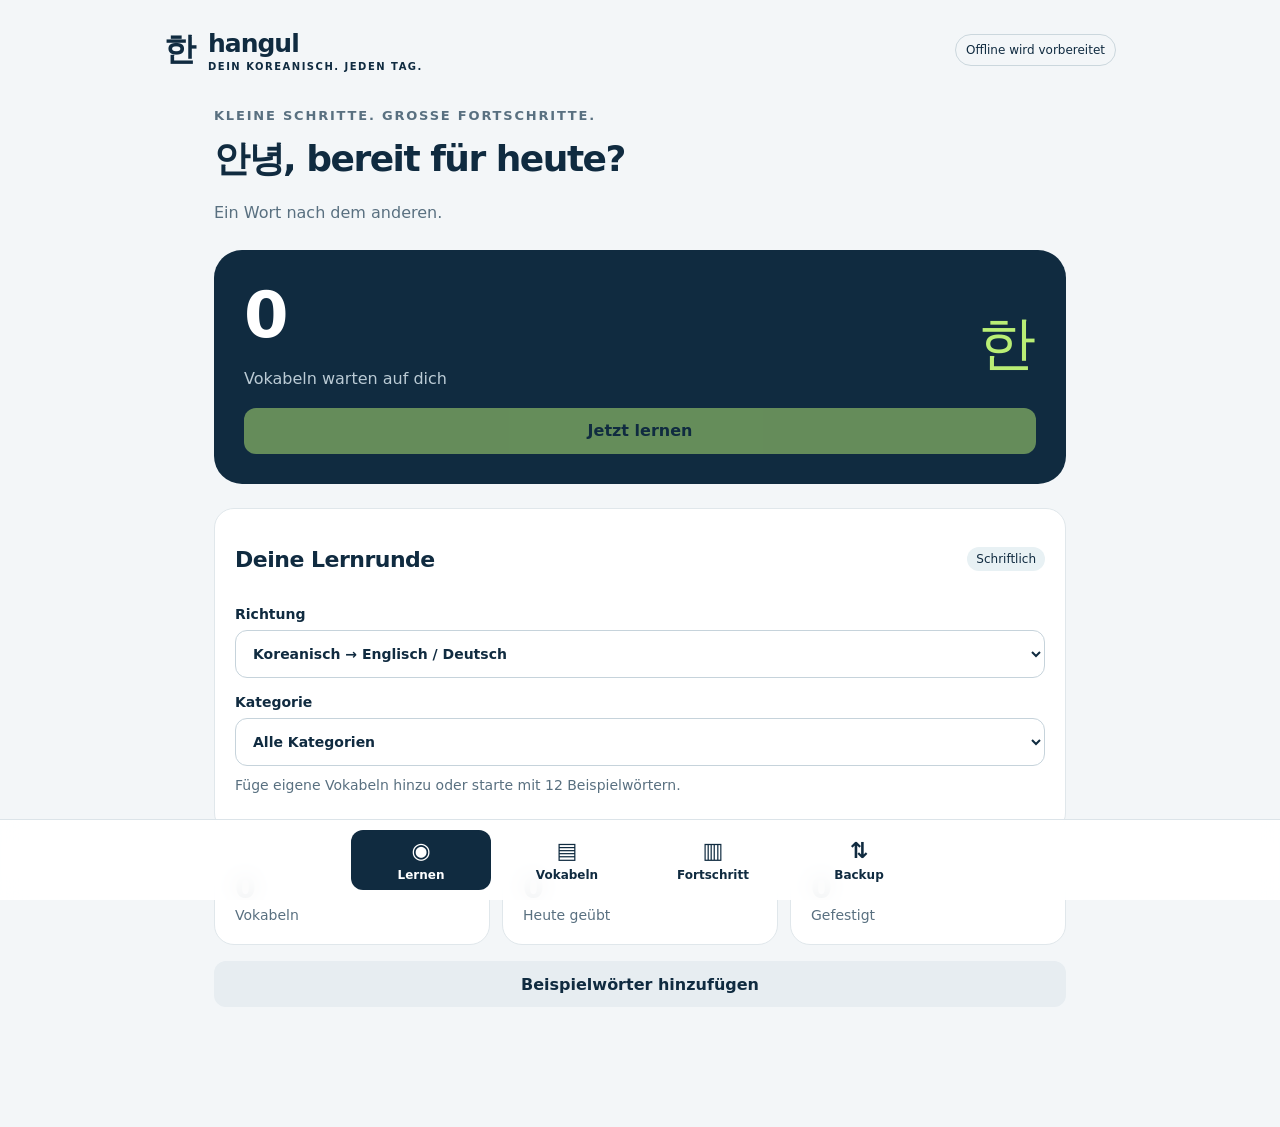
==== index.html @ 6bb457bd "Add files via upload" ====
<!doctype html>
<html lang="de"><head><meta charset="utf-8"><meta name="viewport" content="width=device-width,initial-scale=1,viewport-fit=cover"><meta name="theme-color" content="#102b40"><meta name="apple-mobile-web-app-capable" content="yes"><meta name="apple-mobile-web-app-title" content="Hangul"><meta name="description" content="Dein persönlicher Koreanisch-Trainer mit englischen und deutschen Bedeutungen. Lokal und offline."><title>Hangul · Dein Vokabeltrainer</title><link rel="manifest" href="manifest.webmanifest"><link rel="apple-touch-icon" href="icon-192.png"><link rel="icon" href="icon.svg"><link rel="stylesheet" href="style.css"><script type="module" src="app.js"></script></head>
<body><header><a class="brand" href="#">한 <span>hangul<small>DEIN KOREANISCH. JEDEN TAG.</small></span></a><span id="offline" class="badge">Offline wird vorbereitet</span></header><main id="main"></main><nav aria-label="Hauptnavigation"><button data-view="learn">◉<span>Lernen</span></button><button data-view="words">▤<span>Vokabeln</span></button><button data-view="stats">▥<span>Fortschritt</span></button><button data-view="backup">⇅<span>Backup</span></button></nav><dialog id="editor"><form id="wordform"><div class="row"><h2 id="editTitle">Neue Vokabel</h2><button type="button" id="close" class="quiet" aria-label="Schließen">✕</button></div><input type="hidden" name="id"><label>Koreanisch<input name="ko" required maxlength="300" placeholder="안녕하세요" lang="ko"></label><label>Englisch<input name="en" maxlength="300" placeholder="Hello; Hi" lang="en"></label><label>Deutsch<input name="de" maxlength="300" placeholder="Hallo; Guten Tag" lang="de"></label><p class="hint">Englisch, Deutsch oder beides eintragen. Beide Sprachen zählen bei der Abfrage als richtig. Mehrere Bedeutungen mit Semikolon trennen.</p><label>Umschrift (optional)<input name="roman" maxlength="300" placeholder="annyeonghaseyo"></label><label>Beispielsatz (optional)<textarea name="example" maxlength="1000"></textarea></label><label>Kategorie<input name="category" maxlength="100" list="categories" placeholder="Alltag"></label><datalist id="categories"></datalist><button class="primary" type="submit">Vokabel speichern</button></form></dialog><div id="toast" role="status" aria-live="polite"></div></body></html>
---- style.css ----
:root{font-family:system-ui,-apple-system,BlinkMacSystemFont,'Segoe UI',sans-serif;color:#102b40;background:#f3f6f8;font-size:16px;--accent:#b9ee75;--muted:#597080}*{box-sizing:border-box}body{margin:0}header{max-width:1000px;margin:auto;display:flex;align-items:center;justify-content:space-between;padding:28px 24px 20px;gap:12px}.brand{display:flex;gap:12px;align-items:center;text-decoration:none;color:inherit;font-size:32px;font-weight:750}.brand>span{font-size:25px;letter-spacing:-1px}.brand small{display:block;font-size:10px;letter-spacing:1.5px;margin-top:3px}.badge{font-size:12px;padding:8px 10px;border:1px solid #cbd7dd;border-radius:30px}main{max-width:900px;margin:auto;padding:16px 24px 120px}h1{font-size:36px;letter-spacing:-1.5px;margin:12px 0}h2{font-size:22px;letter-spacing:-.5px}p{line-height:1.6}.eyebrow{font-size:13px;letter-spacing:1.8px;font-weight:700;color:var(--muted)}.muted,.hint{color:var(--muted)}.hint{font-size:14px;margin:6px 0 16px}.hero{background:#102b40;color:white;border-radius:28px;padding:30px;margin:24px 0}.hero .muted{color:#bbcbd5}.hero .big{font-size:64px;font-weight:700;line-height:1.1}.row{display:flex;align-items:center;justify-content:space-between;gap:12px;flex-wrap:wrap}.grid{display:grid;grid-template-columns:repeat(3,1fr);gap:12px}.card{background:white;border:1px solid #e0e7eb;border-radius:20px;padding:20px;margin-bottom:16px}.number{font-size:30px;font-weight:750;display:block}.card small{font-size:14px;color:var(--muted)}button,input,select,textarea{font:inherit}button{cursor:pointer;border:0;border-radius:12px;padding:13px 18px;background:#e7edf1;color:#102b40;font-weight:650;min-height:46px}button:disabled{opacity:.5;cursor:default}.primary{background:var(--accent);color:#102b40}.quiet{background:transparent;padding:10px}.danger{color:#a32b39;background:#fff0f0}input,select,textarea{width:100%;border:1px solid #c6d3db;border-radius:12px;padding:13px;background:white;color:#102b40;min-height:48px}label{display:block;font-size:14px;font-weight:650;margin:16px 0 8px}label input,label textarea,label select{display:block;margin-top:8px}textarea{min-height:85px}nav{position:fixed;bottom:0;left:0;right:0;background:#ffffffed;backdrop-filter:blur(12px);border-top:1px solid #dce4e9;display:flex;justify-content:center;padding:10px 12px calc(10px + env(safe-area-inset-bottom));gap:6px;z-index:5}nav button{background:transparent;min-width:70px;width:140px;font-size:22px;padding:8px}nav span{display:block;font-size:12px;margin-top:5px}nav .active{background:#102b40;color:white}.word{display:flex;justify-content:space-between;gap:12px}.word strong{font-size:24px}.word p{margin:6px 0}.chip{background:#e8f1f4;border-radius:20px;padding:5px 9px;font-size:12px;display:inline-block}.actions{display:flex;gap:4px;align-items:start}.filters{display:grid;grid-template-columns:2fr 1fr;gap:10px;margin:20px 0}.question{text-align:center;font-size:40px;overflow-wrap:anywhere;margin:25px 0}.feedback{padding:18px;border-radius:14px;background:#e7f6d5;margin:16px 0}.feedback.wrong{background:#fff0e8}dialog{border:0;border-radius:24px;max-width:500px;width:calc(100% - 24px);max-height:90dvh;padding:24px}dialog::backdrop{background:#102b4088}#toast{position:fixed;bottom:110px;left:50%;transform:translateX(-50%);background:#102b40;color:white;padding:12px 18px;border-radius:12px;z-index:20;display:none;max-width:90%;width:max-content}.bar{height:12px;background:#e8eef2;border-radius:20px;overflow:hidden}.bar>div{height:100%;background:#72b945}.chart{display:flex;align-items:end;gap:10px;height:130px}.day{flex:1;text-align:center;font-size:12px}.day i{display:block;background:#102b40;border-radius:6px 6px 0 0;min-height:3px;margin:5px auto;width:70%}.empty{padding:30px;text-align:center}.full{width:100%}a{color:#245e83}button:focus-visible,a:focus-visible{outline:3px solid #5085ff;outline-offset:3px}@media(max-width:540px){header{padding:20px 20px 12px}.brand small{font-size:8px}.badge{font-size:11px}main{padding:12px 20px 120px}h1{font-size:32px}.hero{padding:24px}.grid{gap:8px}.grid .card{padding:15px 10px}.number{font-size:26px}.filters{grid-template-columns:1fr}.word{flex-direction:column}.actions{justify-content:end}.question{font-size:34px}}
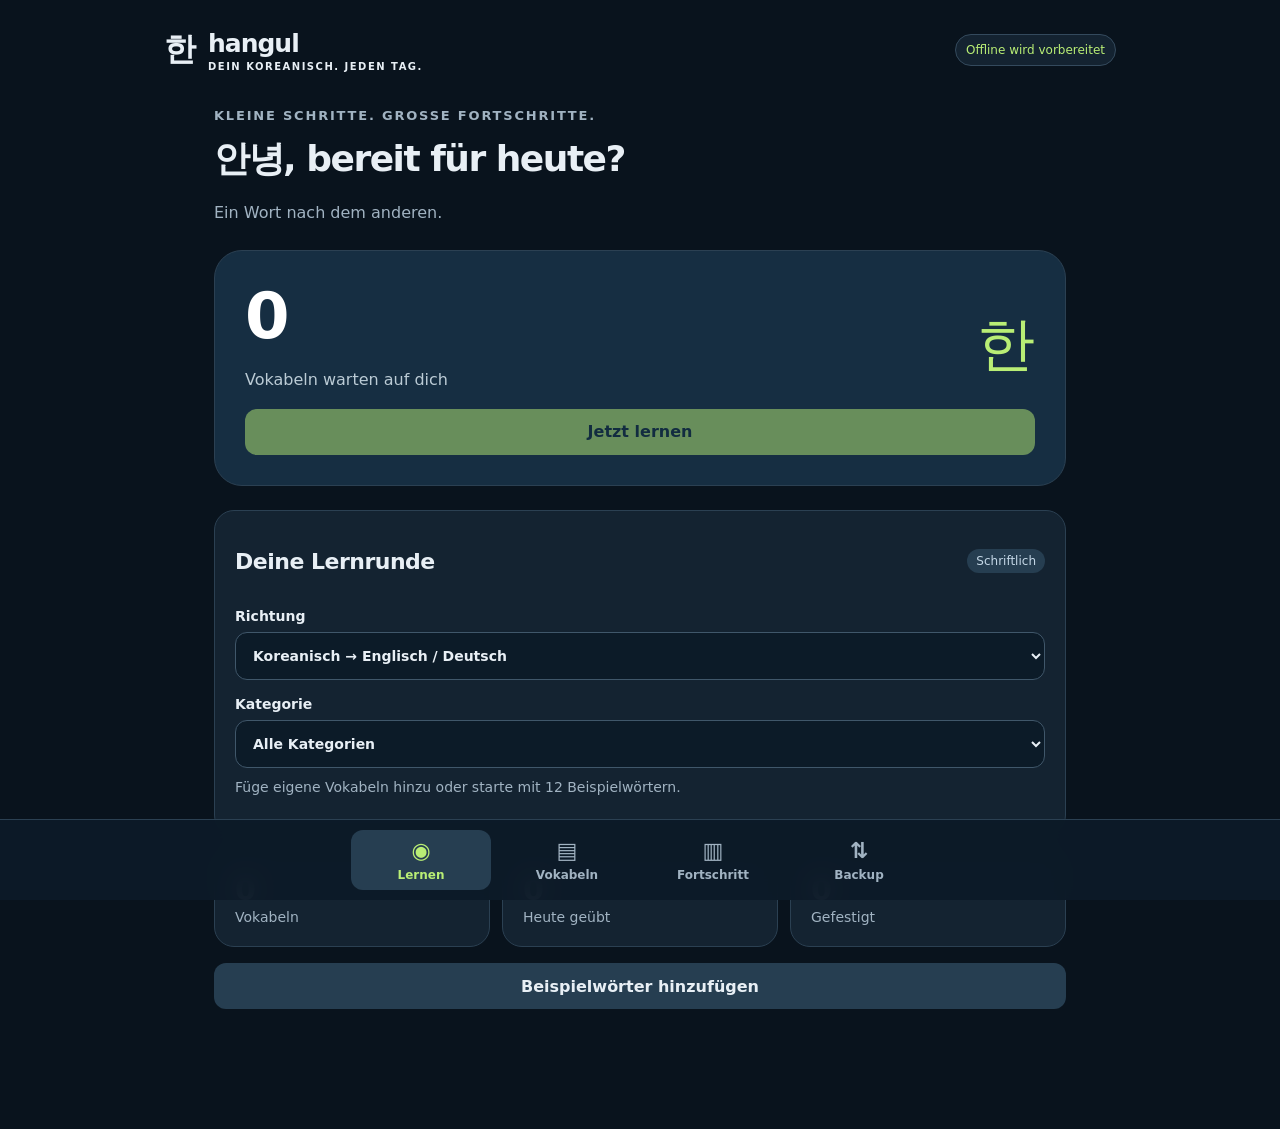
==== commit 24785b68: "Add files via upload" ====
--- a/index.html
+++ b/index.html
@@ -1,3 +1,3 @@
 <!doctype html>
-<html lang="de"><head><meta charset="utf-8"><meta name="viewport" content="width=device-width,initial-scale=1,viewport-fit=cover"><meta name="theme-color" content="#102b40"><meta name="apple-mobile-web-app-capable" content="yes"><meta name="apple-mobile-web-app-title" content="Hangul"><meta name="description" content="Dein persönlicher Koreanisch-Trainer mit englischen und deutschen Bedeutungen. Lokal und offline."><title>Hangul · Dein Vokabeltrainer</title><link rel="manifest" href="manifest.webmanifest"><link rel="apple-touch-icon" href="icon-192.png"><link rel="icon" href="icon.svg"><link rel="stylesheet" href="style.css"><script type="module" src="app.js"></script></head>
+<html lang="de"><head><meta charset="utf-8"><meta name="viewport" content="width=device-width,initial-scale=1,viewport-fit=cover"><meta name="theme-color" content="#09131d"><meta name="apple-mobile-web-app-capable" content="yes"><meta name="apple-mobile-web-app-title" content="Hangul"><meta name="description" content="Dein persönlicher Koreanisch-Trainer mit englischen und deutschen Bedeutungen. Lokal und offline."><title>Hangul · Dein Vokabeltrainer</title><link rel="manifest" href="manifest.webmanifest"><link rel="apple-touch-icon" href="icon-192.png"><link rel="icon" href="icon.svg"><link rel="stylesheet" href="style.css"><script type="module" src="app.js"></script></head>
 <body><header><a class="brand" href="#">한 <span>hangul<small>DEIN KOREANISCH. JEDEN TAG.</small></span></a><span id="offline" class="badge">Offline wird vorbereitet</span></header><main id="main"></main><nav aria-label="Hauptnavigation"><button data-view="learn">◉<span>Lernen</span></button><button data-view="words">▤<span>Vokabeln</span></button><button data-view="stats">▥<span>Fortschritt</span></button><button data-view="backup">⇅<span>Backup</span></button></nav><dialog id="editor"><form id="wordform"><div class="row"><h2 id="editTitle">Neue Vokabel</h2><button type="button" id="close" class="quiet" aria-label="Schließen">✕</button></div><input type="hidden" name="id"><label>Koreanisch<input name="ko" required maxlength="300" placeholder="안녕하세요" lang="ko"></label><label>Englisch<input name="en" maxlength="300" placeholder="Hello; Hi" lang="en"></label><label>Deutsch<input name="de" maxlength="300" placeholder="Hallo; Guten Tag" lang="de"></label><p class="hint">Englisch, Deutsch oder beides eintragen. Beide Sprachen zählen bei der Abfrage als richtig. Mehrere Bedeutungen mit Semikolon trennen.</p><label>Umschrift (optional)<input name="roman" maxlength="300" placeholder="annyeonghaseyo"></label><label>Beispielsatz (optional)<textarea name="example" maxlength="1000"></textarea></label><label>Kategorie<input name="category" maxlength="100" list="categories" placeholder="Alltag"></label><datalist id="categories"></datalist><button class="primary" type="submit">Vokabel speichern</button></form></dialog><div id="toast" role="status" aria-live="polite"></div></body></html>
--- a/style.css
+++ b/style.css
@@ -1 +1,25 @@
 :root{font-family:system-ui,-apple-system,BlinkMacSystemFont,'Segoe UI',sans-serif;color:#102b40;background:#f3f6f8;font-size:16px;--accent:#b9ee75;--muted:#597080}*{box-sizing:border-box}body{margin:0}header{max-width:1000px;margin:auto;display:flex;align-items:center;justify-content:space-between;padding:28px 24px 20px;gap:12px}.brand{display:flex;gap:12px;align-items:center;text-decoration:none;color:inherit;font-size:32px;font-weight:750}.brand>span{font-size:25px;letter-spacing:-1px}.brand small{display:block;font-size:10px;letter-spacing:1.5px;margin-top:3px}.badge{font-size:12px;padding:8px 10px;border:1px solid #cbd7dd;border-radius:30px}main{max-width:900px;margin:auto;padding:16px 24px 120px}h1{font-size:36px;letter-spacing:-1.5px;margin:12px 0}h2{font-size:22px;letter-spacing:-.5px}p{line-height:1.6}.eyebrow{font-size:13px;letter-spacing:1.8px;font-weight:700;color:var(--muted)}.muted,.hint{color:var(--muted)}.hint{font-size:14px;margin:6px 0 16px}.hero{background:#102b40;color:white;border-radius:28px;padding:30px;margin:24px 0}.hero .muted{color:#bbcbd5}.hero .big{font-size:64px;font-weight:700;line-height:1.1}.row{display:flex;align-items:center;justify-content:space-between;gap:12px;flex-wrap:wrap}.grid{display:grid;grid-template-columns:repeat(3,1fr);gap:12px}.card{background:white;border:1px solid #e0e7eb;border-radius:20px;padding:20px;margin-bottom:16px}.number{font-size:30px;font-weight:750;display:block}.card small{font-size:14px;color:var(--muted)}button,input,select,textarea{font:inherit}button{cursor:pointer;border:0;border-radius:12px;padding:13px 18px;background:#e7edf1;color:#102b40;font-weight:650;min-height:46px}button:disabled{opacity:.5;cursor:default}.primary{background:var(--accent);color:#102b40}.quiet{background:transparent;padding:10px}.danger{color:#a32b39;background:#fff0f0}input,select,textarea{width:100%;border:1px solid #c6d3db;border-radius:12px;padding:13px;background:white;color:#102b40;min-height:48px}label{display:block;font-size:14px;font-weight:650;margin:16px 0 8px}label input,label textarea,label select{display:block;margin-top:8px}textarea{min-height:85px}nav{position:fixed;bottom:0;left:0;right:0;background:#ffffffed;backdrop-filter:blur(12px);border-top:1px solid #dce4e9;display:flex;justify-content:center;padding:10px 12px calc(10px + env(safe-area-inset-bottom));gap:6px;z-index:5}nav button{background:transparent;min-width:70px;width:140px;font-size:22px;padding:8px}nav span{display:block;font-size:12px;margin-top:5px}nav .active{background:#102b40;color:white}.word{display:flex;justify-content:space-between;gap:12px}.word strong{font-size:24px}.word p{margin:6px 0}.chip{background:#e8f1f4;border-radius:20px;padding:5px 9px;font-size:12px;display:inline-block}.actions{display:flex;gap:4px;align-items:start}.filters{display:grid;grid-template-columns:2fr 1fr;gap:10px;margin:20px 0}.question{text-align:center;font-size:40px;overflow-wrap:anywhere;margin:25px 0}.feedback{padding:18px;border-radius:14px;background:#e7f6d5;margin:16px 0}.feedback.wrong{background:#fff0e8}dialog{border:0;border-radius:24px;max-width:500px;width:calc(100% - 24px);max-height:90dvh;padding:24px}dialog::backdrop{background:#102b4088}#toast{position:fixed;bottom:110px;left:50%;transform:translateX(-50%);background:#102b40;color:white;padding:12px 18px;border-radius:12px;z-index:20;display:none;max-width:90%;width:max-content}.bar{height:12px;background:#e8eef2;border-radius:20px;overflow:hidden}.bar>div{height:100%;background:#72b945}.chart{display:flex;align-items:end;gap:10px;height:130px}.day{flex:1;text-align:center;font-size:12px}.day i{display:block;background:#102b40;border-radius:6px 6px 0 0;min-height:3px;margin:5px auto;width:70%}.empty{padding:30px;text-align:center}.full{width:100%}a{color:#245e83}button:focus-visible,a:focus-visible{outline:3px solid #5085ff;outline-offset:3px}@media(max-width:540px){header{padding:20px 20px 12px}.brand small{font-size:8px}.badge{font-size:11px}main{padding:12px 20px 120px}h1{font-size:32px}.hero{padding:24px}.grid{gap:8px}.grid .card{padding:15px 10px}.number{font-size:26px}.filters{grid-template-columns:1fr}.word{flex-direction:column}.actions{justify-content:end}.question{font-size:34px}}
+:root{color-scheme:dark;color:#e8eff5;background:#09131d;--muted:#a1b3c2;--nav-height:90px}
+body{background:#09131d;color:#e8eff5}
+.badge{border-color:#344a5d;color:#b9ee75;background:#142331}
+.card,dialog{background:#142331;border-color:#2b4052;color:#e8eff5}
+.hero{background:#162e42;border:1px solid #2b4052}
+button{background:#263e51;color:#e8eff5}
+.primary{background:#b9ee75;color:#102b40}
+.quiet{background:transparent;color:#e8eff5}
+.danger{background:#40252b;color:#ffb3ba}
+input,select,textarea{background:#0c1b28;color:#e8eff5;border-color:#40576a}
+input::placeholder,textarea::placeholder{color:#91a7b8;opacity:1}
+nav{background:#0d1b28f5;border-color:#2b4052}
+nav button{background:transparent;color:#a1b3c2}
+nav .active{background:#263e51;color:#b9ee75}
+.chip{background:#263e51;color:#c5d8e7}
+.feedback{background:#18382a;border:1px solid #3f7052;color:#e1f5e5}
+.feedback.wrong{background:#40252b;border-color:#81515b;color:#ffe0e4}
+.feedback p{overflow-wrap:anywhere}
+dialog::backdrop{background:#000a}
+#toast{background:#263e51;border:1px solid #40576a;color:#e8eff5;bottom:calc(var(--nav-height) + 90px)}
+.bar{background:#263e51}.day i{background:#b9ee75}a{color:#94cfff}
+main.learning{padding-bottom:calc(var(--nav-height) + 100px)}
+#next{position:fixed;z-index:6;left:50%;transform:translateX(-50%);bottom:calc(var(--nav-height) + 12px);width:calc(100% - 40px);max-width:852px;min-height:52px;box-shadow:0 0 0 10px #09131df5,0 -10px 30px #09131d;}
+[hidden]{display:none!important}
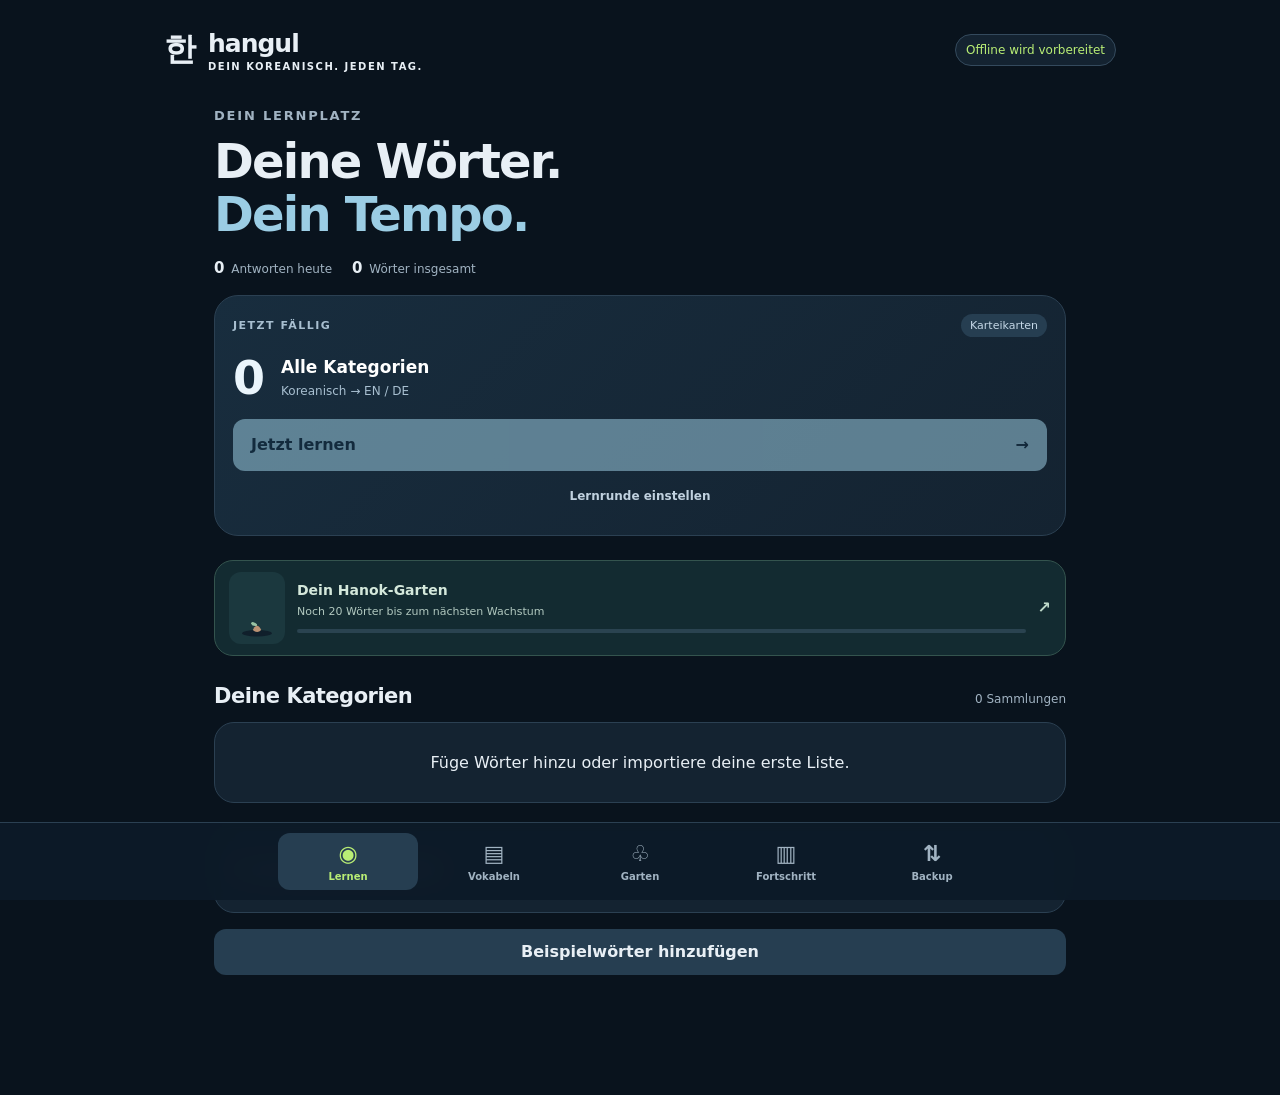
==== commit 0dfead24: "Add files via upload" ====
--- a/index.html
+++ b/index.html
@@ -1,3 +1,3 @@
 <!doctype html>
 <html lang="de"><head><meta charset="utf-8"><meta name="viewport" content="width=device-width,initial-scale=1,viewport-fit=cover"><meta name="theme-color" content="#09131d"><meta name="apple-mobile-web-app-capable" content="yes"><meta name="apple-mobile-web-app-title" content="Hangul"><meta name="description" content="Dein persönlicher Koreanisch-Trainer mit englischen und deutschen Bedeutungen. Lokal und offline."><title>Hangul · Dein Vokabeltrainer</title><link rel="manifest" href="manifest.webmanifest"><link rel="apple-touch-icon" href="icon-192.png"><link rel="icon" href="icon.svg"><link rel="stylesheet" href="style.css"><script type="module" src="app.js"></script></head>
-<body><header><a class="brand" href="#">한 <span>hangul<small>DEIN KOREANISCH. JEDEN TAG.</small></span></a><span id="offline" class="badge">Offline wird vorbereitet</span></header><main id="main"></main><nav aria-label="Hauptnavigation"><button data-view="learn">◉<span>Lernen</span></button><button data-view="words">▤<span>Vokabeln</span></button><button data-view="stats">▥<span>Fortschritt</span></button><button data-view="backup">⇅<span>Backup</span></button></nav><dialog id="editor"><form id="wordform"><div class="row"><h2 id="editTitle">Neue Vokabel</h2><button type="button" id="close" class="quiet" aria-label="Schließen">✕</button></div><input type="hidden" name="id"><label>Koreanisch<input name="ko" required maxlength="300" placeholder="안녕하세요" lang="ko"></label><label>Englisch<input name="en" maxlength="300" placeholder="Hello; Hi" lang="en"></label><label>Deutsch<input name="de" maxlength="300" placeholder="Hallo; Guten Tag" lang="de"></label><p class="hint">Englisch, Deutsch oder beides eintragen. Beide Sprachen zählen bei der Abfrage als richtig. Mehrere Bedeutungen mit Semikolon trennen.</p><label>Umschrift (optional)<input name="roman" maxlength="300" placeholder="annyeonghaseyo"></label><label>Beispielsatz (optional)<textarea name="example" maxlength="1000"></textarea></label><label>Kategorie<input name="category" maxlength="100" list="categories" placeholder="Alltag"></label><datalist id="categories"></datalist><button class="primary" type="submit">Vokabel speichern</button></form></dialog><div id="toast" role="status" aria-live="polite"></div></body></html>
+<body><header><a class="brand" href="#">한 <span>hangul<small>DEIN KOREANISCH. JEDEN TAG.</small></span></a><span id="offline" class="badge">Offline wird vorbereitet</span></header><main id="main"></main><nav aria-label="Hauptnavigation"><button data-view="learn">◉<span>Lernen</span></button><button data-view="words">▤<span>Vokabeln</span></button><button data-view="garden">♧<span>Garten</span></button><button data-view="stats">▥<span>Fortschritt</span></button><button data-view="backup">⇅<span>Backup</span></button></nav><dialog id="editor"><form id="wordform"><div class="row"><h2 id="editTitle">Neue Vokabel</h2><button type="button" id="close" class="quiet" aria-label="Schließen">✕</button></div><input type="hidden" name="id"><label>Koreanisch<input name="ko" required maxlength="300" placeholder="안녕하세요" lang="ko"></label><label>Englisch<input name="en" maxlength="300" placeholder="Hello; Hi" lang="en"></label><label>Deutsch<input name="de" maxlength="300" placeholder="Hallo; Guten Tag" lang="de"></label><p class="hint">Englisch, Deutsch oder beides eintragen. Beide Sprachen zählen bei der Abfrage als richtig. Mehrere Bedeutungen mit Semikolon trennen.</p><label>Emoji (optional)<input name="emoji" maxlength="32" placeholder="🏠" aria-describedby="emojiHelp"></label><p id="emojiHelp" class="hint">Leer lassen: Bei bekannten Wörtern erscheint automatisch ein passendes Emoji, sobald du richtig antwortest.</p><label>Umschrift (optional)<input name="roman" maxlength="300" placeholder="annyeonghaseyo"></label><label>Aussprachehinweis (optional)<textarea name="pronunciation" maxlength="600" placeholder="Besonderheiten beim Sprechen"></textarea></label><label>Eselsbrücke (optional)<textarea name="mnemonic" maxlength="2000" placeholder="Ein Bild, das Klang und Bedeutung verbindet"></textarea></label><label>Beispielsatz (optional)<textarea name="example" maxlength="1000"></textarea></label><label>Kategorie<input name="category" maxlength="100" list="categories" placeholder="Alltag"></label><datalist id="categories"></datalist><button class="primary" type="submit">Vokabel speichern</button></form></dialog><div id="toast" role="status" aria-live="polite"></div></body></html>
--- a/style.css
+++ b/style.css
@@ -1,3 +1,6 @@
+/* HANGUL_PROGRESS_V21 */
+/* HANGUL_DESIGN_V20 */
+/* HANGUL_NOZOOM_V19 */
 :root{font-family:system-ui,-apple-system,BlinkMacSystemFont,'Segoe UI',sans-serif;color:#102b40;background:#f3f6f8;font-size:16px;--accent:#b9ee75;--muted:#597080}*{box-sizing:border-box}body{margin:0}header{max-width:1000px;margin:auto;display:flex;align-items:center;justify-content:space-between;padding:28px 24px 20px;gap:12px}.brand{display:flex;gap:12px;align-items:center;text-decoration:none;color:inherit;font-size:32px;font-weight:750}.brand>span{font-size:25px;letter-spacing:-1px}.brand small{display:block;font-size:10px;letter-spacing:1.5px;margin-top:3px}.badge{font-size:12px;padding:8px 10px;border:1px solid #cbd7dd;border-radius:30px}main{max-width:900px;margin:auto;padding:16px 24px 120px}h1{font-size:36px;letter-spacing:-1.5px;margin:12px 0}h2{font-size:22px;letter-spacing:-.5px}p{line-height:1.6}.eyebrow{font-size:13px;letter-spacing:1.8px;font-weight:700;color:var(--muted)}.muted,.hint{color:var(--muted)}.hint{font-size:14px;margin:6px 0 16px}.hero{background:#102b40;color:white;border-radius:28px;padding:30px;margin:24px 0}.hero .muted{color:#bbcbd5}.hero .big{font-size:64px;font-weight:700;line-height:1.1}.row{display:flex;align-items:center;justify-content:space-between;gap:12px;flex-wrap:wrap}.grid{display:grid;grid-template-columns:repeat(3,1fr);gap:12px}.card{background:white;border:1px solid #e0e7eb;border-radius:20px;padding:20px;margin-bottom:16px}.number{font-size:30px;font-weight:750;display:block}.card small{font-size:14px;color:var(--muted)}button,input,select,textarea{font:inherit}button{cursor:pointer;border:0;border-radius:12px;padding:13px 18px;background:#e7edf1;color:#102b40;font-weight:650;min-height:46px}button:disabled{opacity:.5;cursor:default}.primary{background:var(--accent);color:#102b40}.quiet{background:transparent;padding:10px}.danger{color:#a32b39;background:#fff0f0}input,select,textarea{width:100%;border:1px solid #c6d3db;border-radius:12px;padding:13px;background:white;color:#102b40;min-height:48px}label{display:block;font-size:14px;font-weight:650;margin:16px 0 8px}label input,label textarea,label select{display:block;margin-top:8px}textarea{min-height:85px}nav{position:fixed;bottom:0;left:0;right:0;background:#ffffffed;backdrop-filter:blur(12px);border-top:1px solid #dce4e9;display:flex;justify-content:center;padding:10px 12px calc(10px + env(safe-area-inset-bottom));gap:6px;z-index:5}nav button{background:transparent;min-width:70px;width:140px;font-size:22px;padding:8px}nav span{display:block;font-size:12px;margin-top:5px}nav .active{background:#102b40;color:white}.word{display:flex;justify-content:space-between;gap:12px}.word strong{font-size:24px}.word p{margin:6px 0}.chip{background:#e8f1f4;border-radius:20px;padding:5px 9px;font-size:12px;display:inline-block}.actions{display:flex;gap:4px;align-items:start}.filters{display:grid;grid-template-columns:2fr 1fr;gap:10px;margin:20px 0}.question{text-align:center;font-size:40px;overflow-wrap:anywhere;margin:25px 0}.feedback{padding:18px;border-radius:14px;background:#e7f6d5;margin:16px 0}.feedback.wrong{background:#fff0e8}dialog{border:0;border-radius:24px;max-width:500px;width:calc(100% - 24px);max-height:90dvh;padding:24px}dialog::backdrop{background:#102b4088}#toast{position:fixed;bottom:110px;left:50%;transform:translateX(-50%);background:#102b40;color:white;padding:12px 18px;border-radius:12px;z-index:20;display:none;max-width:90%;width:max-content}.bar{height:12px;background:#e8eef2;border-radius:20px;overflow:hidden}.bar>div{height:100%;background:#72b945}.chart{display:flex;align-items:end;gap:10px;height:130px}.day{flex:1;text-align:center;font-size:12px}.day i{display:block;background:#102b40;border-radius:6px 6px 0 0;min-height:3px;margin:5px auto;width:70%}.empty{padding:30px;text-align:center}.full{width:100%}a{color:#245e83}button:focus-visible,a:focus-visible{outline:3px solid #5085ff;outline-offset:3px}@media(max-width:540px){header{padding:20px 20px 12px}.brand small{font-size:8px}.badge{font-size:11px}main{padding:12px 20px 120px}h1{font-size:32px}.hero{padding:24px}.grid{gap:8px}.grid .card{padding:15px 10px}.number{font-size:26px}.filters{grid-template-columns:1fr}.word{flex-direction:column}.actions{justify-content:end}.question{font-size:34px}}
 :root{color-scheme:dark;color:#e8eff5;background:#09131d;--muted:#a1b3c2;--nav-height:90px}
 body{background:#09131d;color:#e8eff5}
@@ -23,3 +26,172 @@
 main.learning{padding-bottom:calc(var(--nav-height) + 100px)}
 #next{position:fixed;z-index:6;left:50%;transform:translateX(-50%);bottom:calc(var(--nav-height) + 12px);width:calc(100% - 40px);max-width:852px;min-height:52px;box-shadow:0 0 0 10px #09131df5,0 -10px 30px #09131d;}
 [hidden]{display:none!important}
+.answer-emoji{font-family:'Apple Color Emoji','Segoe UI Emoji','Noto Color Emoji',sans-serif;font-size:clamp(2.7rem,10vw,3.6rem);line-height:1.25;margin:0 0 12px;display:inline-block;animation:emoji-pop 280ms ease-out both;transform-origin:center}
+@keyframes emoji-pop{0%{opacity:0;transform:scale(.65)}65%{opacity:1;transform:scale(1.12)}100%{opacity:1;transform:scale(1)}}
+@media(prefers-reduced-motion:reduce){.answer-emoji{animation:none}}
+.confetti-layer{position:fixed;inset:0;z-index:30;pointer-events:none;overflow:hidden;contain:strict}
+.confetti-layer i{position:absolute;top:-20px;left:var(--x);width:9px;height:15px;border-radius:2px;opacity:0;animation:confetti-fall var(--duration) var(--delay) ease-in both;will-change:transform,opacity}
+@keyframes confetti-fall{0%{opacity:0;transform:translate3d(0,0,0) rotate(0deg)}10%{opacity:.95}80%{opacity:.9}100%{opacity:0;transform:translate3d(var(--drift),105dvh,0) rotate(var(--turn))}}
+@media(prefers-reduced-motion:reduce){.confetti-layer{display:none}.confetti-layer i{animation:none}}
+.feedback-heading{display:flex;align-items:center;justify-content:space-between;gap:12px;min-height:36px;margin-bottom:12px}
+.feedback-heading>strong{font-size:1rem}
+.feedback-heading .answer-emoji{font-size:2rem;line-height:1.1;margin:0}
+.answer-solution{background:#0b201b;border:1px solid #71a98a;border-left:4px solid #b9ee75;border-radius:12px;padding:16px;color:#efffed}
+.solution-label{font-size:.8rem;letter-spacing:1px;font-weight:750;color:#b9ee75;margin-bottom:12px}
+.solution-row{display:flex;align-items:baseline;gap:12px;margin:8px 0}
+.solution-language{flex:none;width:26px;font-size:.8rem;color:#a9c5b5;font-weight:650}
+.solution-value{font-size:clamp(1.6rem,6vw,2.1rem);line-height:1.25;overflow-wrap:anywhere;min-width:0}
+.answer-details{margin-top:14px;color:#b7c5d1;font-size:.9rem}
+.answer-details summary{cursor:pointer;min-height:44px;display:list-item;line-height:44px;width:max-content;max-width:100%;color:#d5e2ed}
+.answer-details p{margin:8px 0;overflow-wrap:anywhere}
+.mnemonic{margin-top:14px;border:1px solid #41576b;background:#122330;border-radius:12px;color:#e3edf6;overflow:hidden}
+.mnemonic summary{cursor:pointer;padding:13px 14px;min-height:44px;box-sizing:border-box;line-height:1.4;font-weight:650;color:#c5e3ff;overflow-wrap:anywhere}
+.mnemonic summary:focus-visible{outline:2px solid #94cfff;outline-offset:-3px;border-radius:10px}
+.mnemonic[open] summary{border-bottom:1px solid #334b5e}
+.mnemonic-body{padding:0 14px 15px;line-height:1.6;font-size:.98rem}
+.mnemonic-body p{margin:12px 0}
+.mnemonic-word{font-weight:700;color:#d0eaff}
+.mnemonic-note,.mnemonic-body small{color:#a9bdcd;font-size:.88rem}
+
+.solution-pronunciation{margin:14px 0 0;padding-top:12px;border-top:1px solid #315645;display:flex;flex-wrap:wrap;align-items:baseline;gap:6px 12px}
+.solution-pronunciation span{font-size:.8rem;color:#a9c5b5}
+.solution-pronunciation strong{font-size:1.08rem;color:#d0eaff;overflow-wrap:anywhere}
+.round-grade{display:inline-block;padding:10px 14px;border-radius:12px;background:#243f4c;color:#ceefba;font-size:1.15rem;font-weight:700}
+.round-result .hint{color:#c2d2dd;margin-top:14px}
+.result-meter{height:10px;border-radius:12px;background:#30475a;overflow:hidden;margin-top:22px}
+.result-meter>div{height:100%;background:#b9ee75}
+.result-actions{display:grid;gap:12px}
+.grade-details summary{cursor:pointer;min-height:44px;line-height:1.5;font-weight:650}
+.grade-details dl>div{display:flex;justify-content:space-between;gap:14px;padding:10px 0;border-bottom:1px solid #2b4052;flex-wrap:wrap}
+.grade-details dd{margin:0;color:#a9c5b5}
+
+.feedback.revealed{background:#182f40;border-color:#456984;color:#e3effa}
+.flash-rating{display:grid;grid-template-columns:1fr 1fr;gap:12px;margin-top:16px}
+.flash-rating button{min-height:56px;padding:14px 10px}
+#flashControls,.flash-rating{position:fixed;z-index:6;left:50%;transform:translateX(-50%);bottom:calc(var(--nav-height) + 12px);width:calc(100% - 40px);max-width:852px;margin:0;background:#09131d;box-shadow:0 0 0 10px #09131df5,0 -10px 30px #09131d;border-radius:12px}
+#reveal{min-height:56px}
+.date-actions{display:grid;grid-template-columns:1fr 2fr 1fr;gap:10px;margin-top:14px}
+.daily-score{display:flex;flex-direction:column;gap:6px;margin:20px 0}
+.daily-score>strong{font-size:44px;line-height:1.1;color:#b9ee75}
+.daily-score>span{font-size:14px;color:#a1b3c2}
+.daily-counts{padding:12px 0 20px;border-bottom:1px solid #2b4052;margin-bottom:18px}
+.daily-counts small{overflow-wrap:anywhere}
+.daily-row{display:flex;align-items:baseline;justify-content:space-between;gap:10px;flex-wrap:wrap;padding:12px 0;border-bottom:1px solid #2b4052}
+.daily-row span{min-width:0;overflow-wrap:anywhere}
+.daily-row strong{white-space:nowrap;color:#c4e6ee;font-size:.95rem}
+.day-history{display:grid;gap:10px;margin:16px 0}
+.day-entry{width:100%;text-align:left;display:flex;justify-content:space-between;align-items:center;gap:12px;background:#0c1b28;border:1px solid #344a5d}
+.day-entry.selected{border-color:#b9ee75;background:#1b3541}
+.day-entry small{display:block;font-size:12px;font-weight:400;margin-top:5px}
+.day-entry>strong{color:#b9ee75;white-space:nowrap}
+.translation-question{margin:26px 0 30px;letter-spacing:0;text-align:center}
+#questionDirection{font-size:11px;letter-spacing:.8px;line-height:1.5}
+.prompt-language{display:block;width:max-content;max-width:100%;margin:0 auto 12px;padding:5px 10px;border-radius:20px;background:#223e50;color:#b9dff9;font-size:11px;line-height:1.2;font-weight:650;letter-spacing:1px;text-transform:uppercase}
+.prompt-value{display:block;font-size:clamp(1.8rem,7vw,2.6rem);line-height:1.25;font-weight:750;letter-spacing:-.4px;overflow-wrap:anywhere;hyphens:auto;text-wrap:balance}
+.prompt-secondary{display:block;margin:20px auto 0;padding-top:18px;border-top:1px solid #2b4052;max-width:420px}
+.prompt-secondary .prompt-language{background:transparent;padding:0;color:#8fa8bb;margin-bottom:7px;font-size:10px}
+.prompt-translation{display:block;color:#aebfcc;font-size:1.1rem;font-weight:500;line-height:1.45;letter-spacing:0;overflow-wrap:anywhere;hyphens:auto;text-wrap:balance}
+body:has(main.flash-learning) header{padding-top:10px;padding-bottom:4px}
+body:has(main.flash-learning) .brand small{display:none}
+.flash-learning{padding-top:4px;overflow-x:clip;touch-action:manipulation}
+.flash-learning button,#flashControls,.flash-rating{touch-action:manipulation;-webkit-tap-highlight-color:transparent}
+.flash-learning #end{min-height:34px;padding:7px 9px;font-size:12px}
+.flash-learning #questionProgress{font-size:12px;margin:5px 0 10px}
+.flash-learning>.card{padding:14px;margin-bottom:8px}
+.flash-card{position:relative;isolation:isolate;-webkit-tap-highlight-color:transparent;display:flex;flex-direction:column;justify-content:center;touch-action:pan-y pinch-zoom;user-select:none;-webkit-user-select:none;cursor:pointer;min-height:clamp(260px,48svh,460px);padding:20px 14px 44px;margin:10px 0 0;border:1px solid #375267;border-radius:18px;background:#112737;transition:transform .15s ease-out,opacity .15s ease-out;--swipe-progress:0;--swipe-tint:#112737}
+.flash-card::before{content:"";position:absolute;inset:0;border-radius:inherit;background:var(--swipe-tint);opacity:calc(var(--swipe-progress) * .8);z-index:0;pointer-events:none}
+.flash-card>*{position:relative;z-index:1}
+.flash-card.swipe-moving{transition:none}
+.flash-card.swipe-known{--swipe-tint:#26854e;border-color:#80dba2}
+.flash-card.swipe-unknown{--swipe-tint:#b5394f;border-color:#ee8896}
+.flash-card:focus-visible{outline:2px solid #94cfff;outline-offset:3px}
+.flash-learning #questionPrompt{margin:12px 0 20px}
+.flash-card-hint{text-align:center;font-size:12px;color:#a9c0d1;margin:14px 0 4px}
+.flash-card .flash-card-hint{position:absolute;left:12px;right:12px;bottom:14px;margin:0}
+#flashFace{text-align:center;padding:10px 0 0}
+.flash-learning .prompt-language{margin-bottom:8px}
+.flash-learning .prompt-secondary{margin-top:12px;padding-top:12px}
+.flash-roman{font-size:16px;color:#c6e7ff;margin:12px 0 0}
+.flash-origin{font-size:12px;color:#9fb4c4;margin:14px 0 0;overflow-wrap:anywhere}
+#flashExtras .feedback-heading,#flashExtras .answer-solution{display:none}
+#flashExtras .feedback{margin:8px 0 0;padding:0;border:0;background:transparent}
+.flash-learning>.hint{display:none}
+@media(prefers-reduced-motion:reduce){.flash-card{transition:none}}
+
+.flash-flipping{animation:flash-turn .2s ease-out}
+@keyframes flash-turn{from{rotate:y -18deg;filter:brightness(.75)}to{rotate:y 0deg;filter:brightness(1)}}
+@media(prefers-reduced-motion:reduce){.flash-flipping{animation:none}}
+
+.home-title{font-size:clamp(32px,6vw,48px);line-height:1.1;letter-spacing:-1.8px;margin:12px 0 18px}
+.home-title>span{color:#9bcde4}
+.home-summary{display:flex;flex-wrap:wrap;gap:10px 20px;font-size:12px;color:#a1b3c2}
+.home-summary b{color:#e8eff5;font-size:15px;margin-right:3px}
+.home-hero{padding:18px;margin:18px 0 24px;background:linear-gradient(135deg,#182d3e,#142331);border-radius:24px}
+.home-hero .eyebrow{color:#a8bfd0;font-size:11px;letter-spacing:1.5px}
+.home-hero .chip{margin:0;font-size:11px}
+.home-ready{display:flex;align-items:center;gap:18px;margin:18px 0}
+.home-ready>strong{font-size:46px;line-height:1;color:#eaf5fc;letter-spacing:-2px}
+.home-ready>div{display:grid;gap:7px;min-width:0}
+.home-ready b{font-size:17px;overflow-wrap:anywhere}
+.home-ready span{font-size:12px;color:#a8bfd0}
+.home-hero #start{background:#a5d8ed;color:#102b40;display:flex;align-items:center;justify-content:space-between;min-height:52px}
+.home-hero #openOptions{font-size:12px;min-height:42px;margin-top:4px;color:#c0d1df}
+.category-heading{margin-bottom:14px;align-items:baseline}
+.category-heading h2{margin:0;font-size:21px}
+.category-heading .hint{margin:0;font-size:12px}
+.category-tiles{display:grid;grid-template-columns:repeat(2,minmax(0,1fr));gap:12px}
+.category-tile{display:flex;flex-direction:column;gap:14px;text-align:left;border:1px solid #2b4052;border-radius:19px;padding:16px;background:#142331;min-width:0;touch-action:manipulation;transition:border-color .15s,background .15s}
+.category-tile:active{background:#1c3345;border-color:var(--category-color)}
+.category-top{display:flex;align-items:center;justify-content:space-between;gap:6px}
+.category-icon{display:grid;place-items:center;width:32px;height:32px;border-radius:10px;color:var(--category-color);background:#203647;font-size:21px;font-weight:400}
+.category-count{font-size:10px;color:#a3b9ca;font-weight:500;text-align:right}
+.category-tile>strong{font-size:18px;line-height:1.3;letter-spacing:-.3px;overflow-wrap:anywhere;color:#eaf2f8}
+.category-meter{display:block;height:5px;border-radius:8px;background:#2b4052;overflow:hidden}
+.category-meter i{display:block;height:100%;background:var(--category-color);border-radius:8px}
+.category-status{display:flex;flex-wrap:wrap;justify-content:space-between;gap:5px;font-size:10px;font-weight:400;color:#a3b9ca}
+.category-status b{color:#e8eff5;font-size:11px;font-weight:600}
+.category-bottom{display:flex;align-items:center;justify-content:space-between;gap:5px;font-size:10px;color:#a3b9ca;font-weight:400;line-height:1.5}
+.category-bottom>span{font-size:16px;color:var(--category-color)}
+.category-note{font-size:11px;line-height:1.6;margin:14px 2px 24px}
+.study-options{margin-top:24px;scroll-margin-top:16px}
+.study-options>summary{min-height:44px;line-height:44px;cursor:pointer;font-weight:650}
+.round-tools{display:flex;align-items:center;gap:4px;flex-shrink:0}
+.round-tools button,.flash-learning .round-tools button{font-size:11px;padding:7px 8px;min-height:44px;touch-action:manipulation}
+.learning #questionDirection{font-size:10px;letter-spacing:.7px}
+.round-progress{margin:8px 0 16px}
+.progress-caption{display:flex;justify-content:space-between;gap:12px;font-size:10px;color:#a3b9ca;letter-spacing:.5px;margin-bottom:8px}
+.progress-caption b{font-weight:550;color:#d0e4f0;letter-spacing:0}
+.session-meter{display:flex;height:8px;background:#253d4f;border-radius:8px;overflow:hidden}
+.session-meter i{display:block;flex-shrink:0;height:100%}.session-meter .segment-correct{background:#71d6a1}.session-meter .segment-wrong{background:#f17d90}
+.flash-learning #questionProgress{margin:5px 0 12px}
+@media(min-width:700px){.category-tiles{grid-template-columns:repeat(3,minmax(0,1fr))}.category-tile{padding:20px}.category-count,.category-status,.category-bottom{font-size:12px}}
+@media(max-width:350px){.category-tiles{gap:8px}.category-tile{padding:12px}.learning>.row{gap:4px}.round-tools button,.flash-learning .round-tools button{padding:7px 5px;font-size:10px}}
+@media(prefers-reduced-motion:reduce){.session-meter i,.category-tile{transition:none}}
+
+
+.learning,.learning button{touch-action:manipulation}
+.progress-results{display:flex;gap:14px;font-size:10px;margin:7px 0 0}
+.correct-count{color:#91dfb3}.wrong-count{color:#f3a5b2}
+.result-sequence h2{font-size:17px;margin:0 0 14px}.result-sequence .hint{font-size:11px;margin:12px 0 0}
+
+/* HANGUL_START_V22 */
+.settings-start{margin-top:22px;padding-top:16px;border-top:1px solid #2b4052}
+.settings-start .hint{font-size:12px;margin:0 0 12px}
+.settings-start button{background:#a5d8ed;color:#102b40;min-height:52px;display:flex;align-items:center;justify-content:space-between;touch-action:manipulation}
+
+/* HANGUL_GARDEN_STYLE_V25 */
+nav button{min-width:0;width:auto;flex:1;max-width:140px;touch-action:manipulation}nav span{font-size:10px}
+.garden-title{font-size:clamp(32px,6vw,45px);line-height:1.12;letter-spacing:-1.6px;margin:12px 0}.garden-title span{color:#b8d9c9}.garden-intro{font-size:14px;margin:12px 0 22px}
+.garden-scene{position:relative;aspect-ratio:1.25;border-radius:22px;overflow:hidden;background:#162a36 url('./hanok-garden.png') center/cover no-repeat;border:1px solid #344a50;margin:0 0 16px;isolation:isolate}
+.garden-scene::after{content:"";position:absolute;inset:0;pointer-events:none;box-shadow:inset 0 -16px 30px #07141b88;z-index:4;border-radius:inherit}
+.garden-growing{position:absolute;width:26%;height:50%;bottom:5%;left:34%;z-index:2;filter:drop-shadow(0 5px 4px #0008)}
+.garden-bloom{position:absolute;width:24%;height:45%;bottom:8%;left:10%;z-index:2;filter:drop-shadow(0 5px 3px #0008)}
+.garden-scene svg{width:100%;height:100%;display:block}
+.garden-decor{position:absolute;z-index:3;filter:drop-shadow(0 4px 4px #0009)}.garden-lantern{width:20%;height:29%;left:2%;bottom:24%}.garden-pond{width:34%;height:28%;right:2%;bottom:4%}.garden-pots{width:21%;height:23%;right:8%;bottom:29%}.garden-tiger{width:20%;height:23%;left:37%;bottom:0}
+.garden-growth{padding:18px}.garden-growth .eyebrow{font-size:9px;letter-spacing:1.2px}.garden-growth h2{font-size:21px;margin:7px 0 0}.garden-growth .chip{font-size:10px;margin:0}.garden-stage-row{display:flex;align-items:center;gap:12px;margin-top:14px}.garden-plant-preview{width:70px;flex:0 0 70px}.garden-plant-preview svg{display:block;width:100%;height:105px}.garden-stage-row>div:last-child{flex:1;min-width:0}.garden-stage-row b{font-size:13px}.garden-stage-row .hint{font-size:12px;margin:7px 0 12px}.garden-stage-row small{font-size:10px;color:#aac0bb;display:block;margin-top:8px}
+.garden-meter{display:block;height:7px;background:#2a4350;overflow:hidden;border-radius:10px}.garden-meter i{display:block;height:100%;background:#9bcdb2;border-radius:10px;transition:width .2s ease-out}
+.garden-numbers{display:grid;grid-template-columns:repeat(3,1fr);gap:8px;margin:22px 0}.garden-numbers div{text-align:center}.garden-numbers b{display:block;font-size:24px;color:#c3dfd0}.garden-numbers span{display:block;font-size:10px;color:#a9bdbf;margin-top:5px}
+#gardenLearn{background:#a5d8ed;min-height:52px}.garden-collection{margin:28px 0}.garden-collection h2{font-size:19px;margin:0 0 15px}.garden-unlocks,.garden-plants{display:grid;grid-template-columns:repeat(2,minmax(0,1fr));gap:10px}.garden-item{background:#142331;border:1px solid #30494f;border-radius:16px;padding:12px;text-align:center;min-width:0}.garden-item>div{height:88px}.garden-item svg{display:block;width:100%;height:100%}.garden-item b{display:block;font-size:12px;margin:8px 0;overflow-wrap:anywhere}.garden-item small{display:block;color:#b6c9c3;font-size:10px;line-height:1.5}.garden-item.locked>div{opacity:.3;filter:grayscale(1)}.garden-item.locked small{color:#a2b4bf}.garden-item.unlocked{border-color:#5c8b79}.garden-rules{font-size:13px;line-height:1.6}.garden-rules summary{cursor:pointer;min-height:44px;line-height:44px;font-weight:650}.garden-rules p{color:#b7c8cc}
+.garden-peek{display:flex;align-items:center;gap:12px;text-align:left;background:#132b31;border:1px solid #34544e;border-radius:19px;width:100%;padding:10px 14px;margin:0 0 28px;min-height:96px;touch-action:manipulation}.garden-peek-art{display:block;width:56px;flex:0 0 56px;height:72px;border-radius:12px;background:#1b383e}.garden-peek-art svg{width:100%;height:100%}.garden-peek>span:nth-child(2){display:block;flex:1;min-width:0}.garden-peek b{display:block;font-size:14px;color:#d4e8db}.garden-peek small{display:block;font-size:11px;font-weight:400;line-height:1.5;color:#b1c8bf;margin:6px 0 9px}.garden-peek .garden-meter{height:4px}.garden-peek>span:last-child{color:#bed9c9}
+@media(min-width:700px){.garden-scene{aspect-ratio:1.8}.garden-unlocks,.garden-plants{grid-template-columns:repeat(4,minmax(0,1fr))}.garden-scene~.garden-growth{padding:22px}.garden-item>div{height:110px}}
+@media(prefers-reduced-motion:reduce){.garden-meter i{transition:none}}
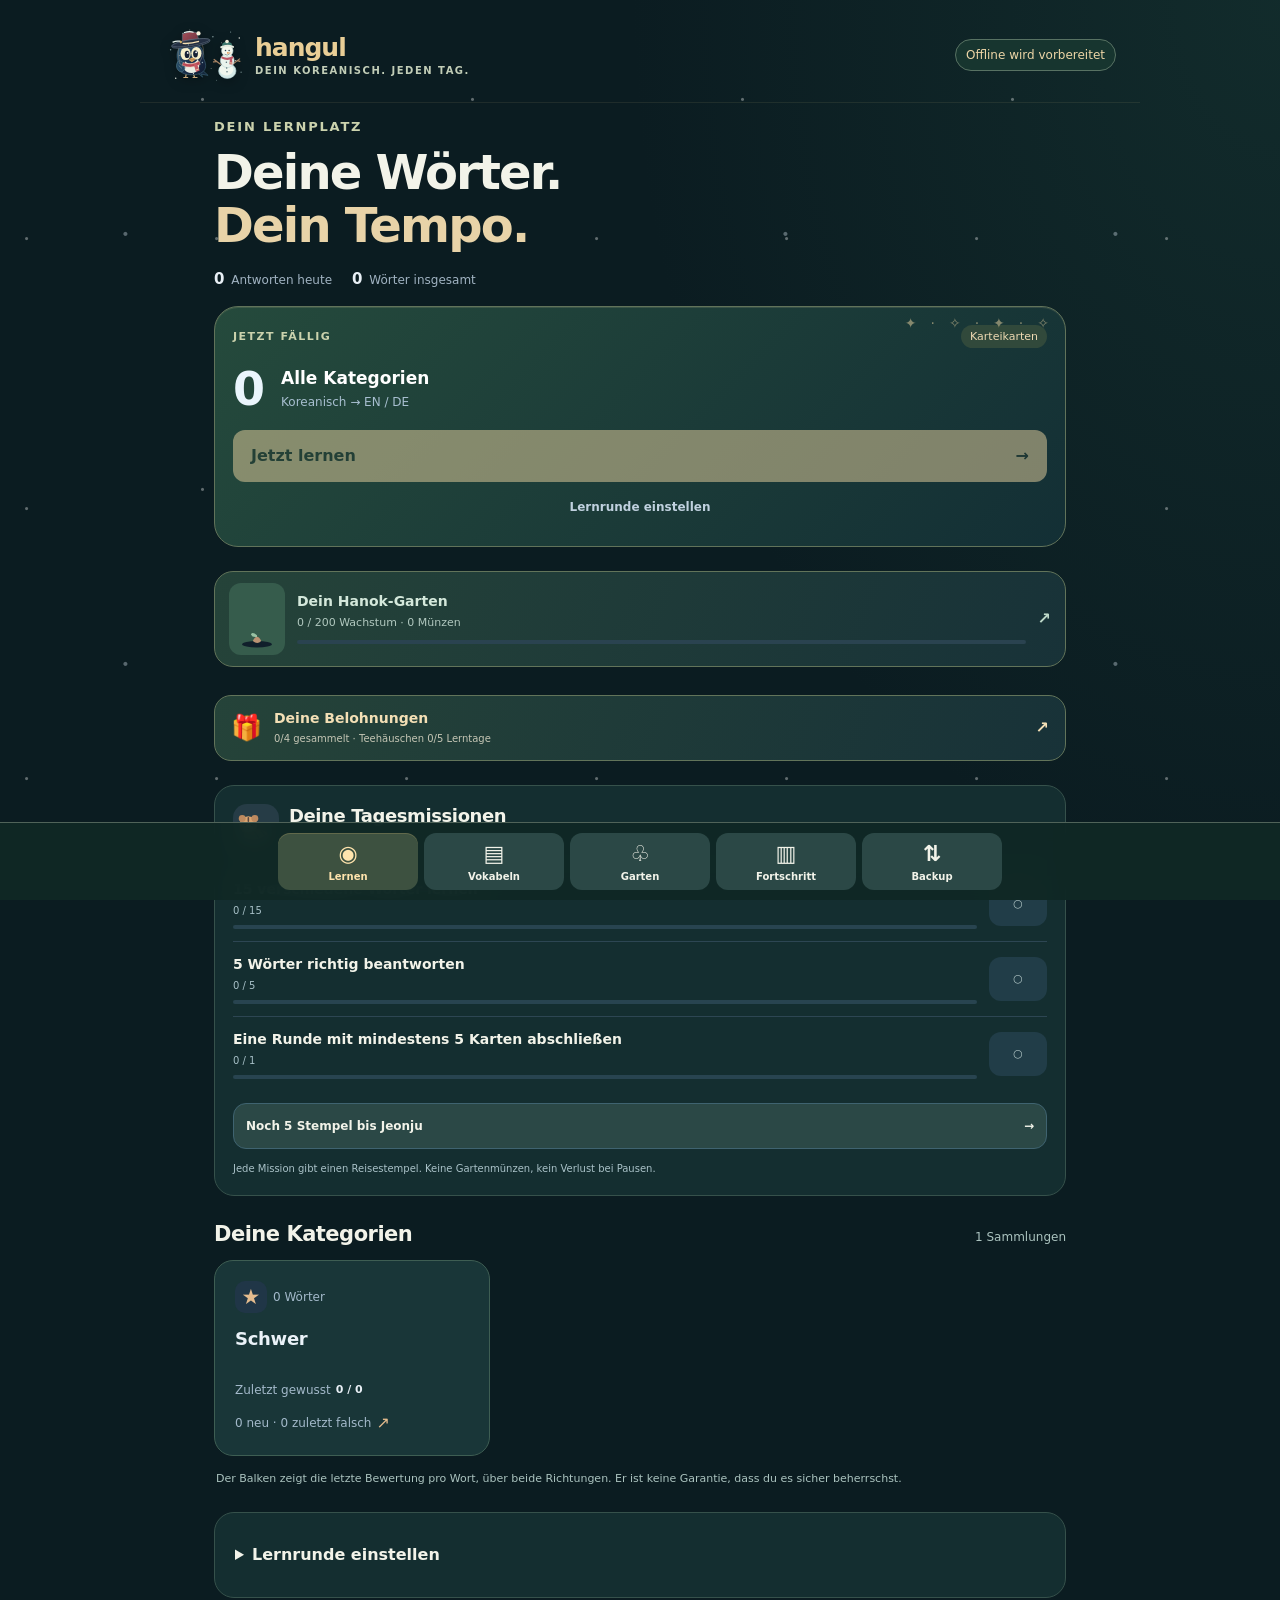
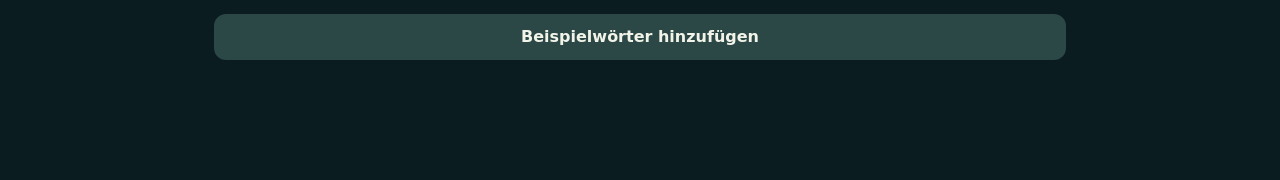
==== commit c4cc2a21: "Add files via upload" ====
--- a/index.html
+++ b/index.html
@@ -1,3 +1,3 @@
 <!doctype html>
-<html lang="de"><head><meta charset="utf-8"><meta name="viewport" content="width=device-width,initial-scale=1,viewport-fit=cover"><meta name="theme-color" content="#09131d"><meta name="apple-mobile-web-app-capable" content="yes"><meta name="apple-mobile-web-app-title" content="Hangul"><meta name="description" content="Dein persönlicher Koreanisch-Trainer mit englischen und deutschen Bedeutungen. Lokal und offline."><title>Hangul · Dein Vokabeltrainer</title><link rel="manifest" href="manifest.webmanifest"><link rel="apple-touch-icon" href="icon-192.png"><link rel="icon" href="icon.svg"><link rel="stylesheet" href="style.css"><script type="module" src="app.js"></script></head>
+<html lang="de"><head><meta charset="utf-8"><meta name="viewport" content="width=device-width,initial-scale=1,viewport-fit=cover"><meta name="theme-color" content="#09131d"><meta name="apple-mobile-web-app-capable" content="yes"><meta name="apple-mobile-web-app-title" content="Hangul"><meta name="description" content="Dein persönlicher Koreanisch-Trainer mit englischen und deutschen Bedeutungen. Lokal und offline."><title>Hangul · Dein Vokabeltrainer</title><link rel="manifest" href="manifest.webmanifest"><link rel="apple-touch-icon" href="icon-192.png"><link rel="icon" href="icon.svg"><link rel="stylesheet" href="style.css"><link rel="stylesheet" href="christmas.css"><script type="module" src="app.js"></script></head>
 <body><header><a class="brand" href="#">한 <span>hangul<small>DEIN KOREANISCH. JEDEN TAG.</small></span></a><span id="offline" class="badge">Offline wird vorbereitet</span></header><main id="main"></main><nav aria-label="Hauptnavigation"><button data-view="learn">◉<span>Lernen</span></button><button data-view="words">▤<span>Vokabeln</span></button><button data-view="garden">♧<span>Garten</span></button><button data-view="stats">▥<span>Fortschritt</span></button><button data-view="backup">⇅<span>Backup</span></button></nav><dialog id="editor"><form id="wordform"><div class="row"><h2 id="editTitle">Neue Vokabel</h2><button type="button" id="close" class="quiet" aria-label="Schließen">✕</button></div><input type="hidden" name="id"><label>Koreanisch<input name="ko" required maxlength="300" placeholder="안녕하세요" lang="ko"></label><label>Englisch<input name="en" maxlength="300" placeholder="Hello; Hi" lang="en"></label><label>Deutsch<input name="de" maxlength="300" placeholder="Hallo; Guten Tag" lang="de"></label><p class="hint">Englisch, Deutsch oder beides eintragen. Beide Sprachen zählen bei der Abfrage als richtig. Mehrere Bedeutungen mit Semikolon trennen.</p><label>Emoji (optional)<input name="emoji" maxlength="32" placeholder="🏠" aria-describedby="emojiHelp"></label><p id="emojiHelp" class="hint">Leer lassen: Bei bekannten Wörtern erscheint automatisch ein passendes Emoji, sobald du richtig antwortest.</p><label>Umschrift (optional)<input name="roman" maxlength="300" placeholder="annyeonghaseyo"></label><label>Aussprachehinweis (optional)<textarea name="pronunciation" maxlength="600" placeholder="Besonderheiten beim Sprechen"></textarea></label><label>Eselsbrücke (optional)<textarea name="mnemonic" maxlength="2000" placeholder="Ein Bild, das Klang und Bedeutung verbindet"></textarea></label><label>Beispielsatz (optional)<textarea name="example" maxlength="1000"></textarea></label><label>Kategorie<input name="category" maxlength="100" list="categories" placeholder="Alltag"></label><datalist id="categories"></datalist><button class="primary" type="submit">Vokabel speichern</button></form></dialog><div id="toast" role="status" aria-live="polite"></div></body></html>
--- a/style.css
+++ b/style.css
@@ -195,3 +195,115 @@
 .garden-peek{display:flex;align-items:center;gap:12px;text-align:left;background:#132b31;border:1px solid #34544e;border-radius:19px;width:100%;padding:10px 14px;margin:0 0 28px;min-height:96px;touch-action:manipulation}.garden-peek-art{display:block;width:56px;flex:0 0 56px;height:72px;border-radius:12px;background:#1b383e}.garden-peek-art svg{width:100%;height:100%}.garden-peek>span:nth-child(2){display:block;flex:1;min-width:0}.garden-peek b{display:block;font-size:14px;color:#d4e8db}.garden-peek small{display:block;font-size:11px;font-weight:400;line-height:1.5;color:#b1c8bf;margin:6px 0 9px}.garden-peek .garden-meter{height:4px}.garden-peek>span:last-child{color:#bed9c9}
 @media(min-width:700px){.garden-scene{aspect-ratio:1.8}.garden-unlocks,.garden-plants{grid-template-columns:repeat(4,minmax(0,1fr))}.garden-scene~.garden-growth{padding:22px}.garden-item>div{height:110px}}
 @media(prefers-reduced-motion:reduce){.garden-meter i{transition:none}}
+
+/* HANGUL_FARM_STYLE_V26 */
+.farm-heading{align-items:center;gap:8px}.farm-heading .eyebrow{font-size:10px;letter-spacing:1px}.farm-wallet{display:inline-flex;align-items:center;gap:5px;font-size:11px;border:1px solid #786644;background:#302c23;color:#f2d99e;border-radius:30px;padding:8px 10px}.farm-wallet b{font-size:15px}
+.farm-harvest{margin-top:18px;min-height:50px;background:#c1dea4;color:#18352b;touch-action:manipulation}.farm-harvest:disabled{background:#2a4149;color:#b9c9c8;opacity:.8}
+.farm-today{padding:16px}.farm-today b,.farm-today span{font-size:12px}.farm-today .garden-meter{margin:12px 0}.farm-today .hint{font-size:11px;margin:8px 0 0;line-height:1.6}
+.farm-shop>.hint{font-size:12px;margin-top:-6px}.farm-shop .garden-item button{display:block;width:100%;font-size:11px;min-height:44px;padding:10px 7px;margin-top:12px;touch-action:manipulation}.farm-shop .garden-item button:disabled{opacity:.65;background:#263e47;color:#c8d4ce}
+.garden-hanok{width:33%;height:31%;left:34%;bottom:32%;z-index:1}.garden-guesthouse{width:29%;height:29%;left:3%;bottom:15%;z-index:1}.garden-pavilion{width:29%;height:29%;right:3%;bottom:23%;z-index:1}
+
+/* HANGUL_JOURNEY_STYLE_V27 */
+.mission-panel{padding:18px;margin:0 0 26px;background:#142633;border-color:#34515a}.mission-heading{display:flex;align-items:center;gap:10px;margin-bottom:16px}.mission-tiger{display:block;width:46px;height:46px;flex:0 0 46px;background:#263c46;border-radius:14px}.mission-tiger svg{width:100%;height:100%}.mission-heading h2{font-size:18px;margin:0 0 5px;letter-spacing:-.4px}.mission-heading p{font-size:11px;color:#b8c9ce;margin:0;line-height:1.5}
+.mission-row{display:flex;align-items:center;gap:12px;padding:12px 0;border-top:1px solid #2d4653}.mission-row>div{flex:1;min-width:0}.mission-row b{font-size:12px;line-height:1.5;font-weight:600;display:block}.mission-row small{font-size:10px;color:#a7c0c7;display:block;margin-top:5px}.mission-row button{font-size:11px;min-height:44px;min-width:58px;padding:8px;color:#14343b;background:#a5d8ed;touch-action:manipulation}.mission-row button:disabled{background:#213d48;color:#b4c9c8;opacity:1}.mission-meter{display:block;height:4px;background:#284450;border-radius:8px;overflow:hidden;margin-top:9px}.mission-meter i{display:block;height:100%;background:#9fcbd7}
+.journey-link{display:flex;justify-content:space-between;align-items:center;gap:10px;background:#223e4a;border:1px solid #3f6370;color:#c9e3eb;border-radius:13px;padding:12px;width:100%;font-size:12px;text-align:left;touch-action:manipulation;min-height:46px}.mission-panel .journey-link{margin-top:12px}.mission-note{font-size:10px;color:#aac2c8;line-height:1.6;margin:12px 0 0}.garden-journey-link{margin:15px 0 26px}
+.journey-summary{display:flex;align-items:center;gap:18px}.journey-stamp-count{font-size:42px;color:#b8dceb;font-weight:750;line-height:1}.journey-summary b{font-size:14px}.journey-summary .hint{font-size:12px;margin:7px 0 0}.journey-route{display:flex;align-items:center;justify-content:space-between;gap:4px;margin:24px 0;font-size:10px;color:#839eaa}.journey-route span{padding:8px 5px;border:1px solid #334c59;border-radius:9px}.journey-route .visited{color:#cce5df;border-color:#5d8d80;background:#1e3c3d}.journey-route i{font-style:normal}
+.postcard-grid{display:grid;gap:18px;margin-bottom:24px}.postcard{border:1px solid #425e69;border-radius:18px;overflow:hidden;background:#182c38}.postcard>svg{width:100%;height:auto;display:block}.postcard>div{padding:17px}.postcard-mark{font-size:9px;letter-spacing:1.7px;color:#a3cfc4;border:1px dashed #658c85;padding:5px 7px;display:inline-block}.postcard h2{font-size:24px;margin:14px 0 7px}.postcard p{font-size:12px;color:#b8cbd1;margin:0;line-height:1.6}.postcard.locked>svg{filter:grayscale(.8);opacity:.45}.postcard.locked .postcard-mark{color:#9eb7c3;border-color:#4b6776}.journey-rules{font-size:11px;line-height:1.7;margin-top:18px}
+.round-comparison{border-color:#4d746c;background:#173236}.round-comparison .eyebrow{font-size:10px;letter-spacing:1.2px;color:#abcfc6}.round-comparison h2{font-size:23px;margin:12px 0}.round-comparison p{font-size:14px}.round-comparison small{font-size:10px;color:#a7bfc0;line-height:1.6;display:block}.round-comparison .improved-words{color:#c0e7bd}
+@media(min-width:700px){.postcard-grid{grid-template-columns:repeat(2,minmax(0,1fr))}.journey-route{justify-content:flex-start;gap:18px;font-size:13px}.journey-route span{padding:10px 16px}.mission-row b{font-size:14px}}
+
+/* HANGUL_HARD_STYLE_V28 */
+.hard-toggle{display:block;margin:18px auto 4px;min-height:44px;border:1px solid #6f6252;border-radius:12px;padding:10px 14px;background:#302e2a;color:#efd6b7;font-size:12px;line-height:1.4;touch-action:manipulation;max-width:100%;white-space:normal}
+.hard-toggle.is-hard{background:#253e3d;border-color:#688e7e;color:#c8e4d3}.hard-toggle:disabled{opacity:.6}
+.hard-word-label{margin-left:6px;background:#3a322a;color:#efd6b7}
+
+/* HANGUL_SEASON_STYLE_V29 */
+.brand .brand-bird{width:54px;height:54px;object-fit:contain;flex:0 0 54px;filter:drop-shadow(0 3px 6px #0004)}
+.brand{gap:7px}.brand>span{line-height:1.1}
+.season-panel{display:flex;align-items:center;justify-content:space-between;gap:12px;padding:15px 16px;margin:0 0 18px;border:1px solid #4c405d;border-radius:18px;background:#201c30}
+.season-panel .eyebrow{display:block;font-size:9px;letter-spacing:1.6px;color:#c1a2c9;margin-bottom:6px}.season-panel b{display:block;font-size:16px;color:#f0e4f1}.season-panel small{display:block;font-size:11px;line-height:1.5;color:#b8abca;margin-top:5px;max-width:210px}.season-panel button{flex-shrink:0;font-size:12px;padding:10px 12px;background:#37283c;border:1px solid #76556b;color:#ffce9d;min-height:44px;touch-action:manipulation}
+.sr-only{position:absolute;width:1px;height:1px;padding:0;margin:-1px;overflow:hidden;clip:rect(0,0,0,0);white-space:nowrap;border:0}
+.season-scenery{position:absolute;inset:0;z-index:0;pointer-events:none}.season-bird{position:absolute;right:13%;top:10%;width:19%;height:29%;object-fit:contain;transform-origin:50% 90%;filter:drop-shadow(0 5px 6px #0005)}
+.season-fog{display:none}
+:root[data-season=halloween]{background:#120f20;--accent:#ffc18b}
+[data-season=halloween] body{background:radial-gradient(ellipse at 90% 0,#32213e55,transparent 600px),#120f20}
+[data-season=halloween] .badge{background:#251e33;border-color:#57415f;color:#ffd39e}
+[data-season=halloween] nav{background:#171324f2;border-color:#44364e}
+[data-season=halloween] nav .active{background:#392a44;color:#ffcc97}
+[data-season=halloween] .home-title>span,[data-season=halloween] .garden-title span{color:#e0b0e4}
+[data-season=halloween] .home-hero{background:linear-gradient(135deg,#31233e,#1f2536);border-color:#594362}
+[data-season=halloween] .garden-peek{background:linear-gradient(110deg,#30233b,#211d30);border-color:#5d4162}
+[data-season=halloween] .garden-peek b{color:#f1d8bc}
+[data-season=halloween] .garden-peek-art{background:#493149}
+[data-season=halloween] .garden-scene{background:#201a31 url('./halloween-garden.svg') center/100% 100% no-repeat;border-color:#68506f}
+[data-season=halloween] .garden-scene::after{box-shadow:inset 0 -12px 30px #17132266}
+[data-season=halloween] .season-fog{display:block;position:absolute;inset:60% -15% -5%;background:radial-gradient(ellipse at 20% 50%,#c7b4dd17,transparent 60%),radial-gradient(ellipse at 80% 75%,#e6c9f51a,transparent 55%);animation:season-drift 14s ease-in-out infinite alternate}
+[data-season=halloween] .garden-growing,[data-season=halloween] .garden-bloom{filter:drop-shadow(0 5px 5px #0008) drop-shadow(0 0 14px #d09cff22)}
+[data-season=halloween] .confetti-layer i{background:#ffb775!important}
+[data-season=halloween] .confetti-layer i:nth-child(3n){background:#c5a0ed!important}
+[data-season=halloween] .confetti-layer i:nth-child(3n + 1){background:#f5e6bc!important}
+.bird-celebrating .season-bird,.bird-celebrating .brand-bird{animation:bird-harvest 1.3s ease-in-out}
+@keyframes season-drift{to{transform:translateX(8%)}}
+@keyframes bird-harvest{0%,100%{transform:translateY(0) rotate(0)}25%{transform:translateY(-16px) rotate(-9deg)}55%{transform:translateY(-9px) rotate(9deg)}75%{transform:translateY(-15px) rotate(-5deg)}}
+@media(max-width:540px){.brand .brand-bird{width:44px;height:44px;flex-basis:44px}.brand>span{font-size:23px}.season-panel{padding:13px 12px;gap:8px}.season-panel b{font-size:15px}.season-panel small{max-width:170px}.season-panel button{padding:10px;font-size:11px}}
+@media(prefers-reduced-motion:reduce){.season-fog,.bird-celebrating .season-bird,.bird-celebrating .brand-bird{animation:none!important}}
+@media(max-width:380px){.brand small{display:none}.badge{white-space:nowrap}.brand{min-width:0}}
+
+/* HANGUL_COURTYARD_STYLE_V30 */
+.garden-scene[data-courtyard]{aspect-ratio:auto;background:#182b36;border:1px solid #42565c;overflow:hidden;--cy-sky-top:#182b36;--cy-sky-bottom:#263b45;--cy-grass-light:#8d9b80;--cy-grass-dark:#617e71;--cy-paving:#b6b7a3;--cy-window:#f1cd92;--cy-moon:#dce6cc}
+[data-season=halloween] .garden-scene[data-courtyard]{background:#211d31;border-color:#4e465c;--cy-sky-top:#211d31;--cy-sky-bottom:#353045;--cy-grass-light:#7e8a7a;--cy-grass-dark:#536c64;--cy-paving:#b2a99a;--cy-window:#f9c98d;--cy-moon:#ebd9b3}
+.garden-scene[data-courtyard]::after{display:none}
+.garden-scene[data-courtyard] .courtyard-art{width:100%;height:auto;display:block;aspect-ratio:960/730}
+.courtyard-caption{display:flex;align-items:center;justify-content:center;flex-wrap:wrap;gap:7px;padding:0 16px 19px;font-size:11px;letter-spacing:.25px;color:#d7ded3;margin-top:-7px}
+.courtyard-caption>span:last-child{display:block;flex-basis:100%;text-align:center;color:#a8b5af;font-size:10px;letter-spacing:0}
+.courtyard-caption-dot{height:5px;width:5px;border-radius:50%;background:#d7ba85;box-shadow:0 0 8px #d7ba8555}
+.courtyard-halloween{display:none}
+[data-season=halloween] .courtyard-halloween{display:block}
+.courtyard-bird{transform-origin:0 0}
+.bird-celebrating .courtyard-bird{animation:bird-harvest 1.3s ease-in-out}
+.courtyard-fireflies{animation:courtyard-glimmer 5s ease-in-out infinite alternate}
+@keyframes courtyard-glimmer{to{opacity:.2}}
+@media(min-width:700px){.garden-scene[data-courtyard] .courtyard-art{max-height:640px;object-fit:contain}}
+@media(prefers-reduced-motion:reduce){.courtyard-fireflies,.bird-celebrating .courtyard-bird{animation:none!important}}
+
+/* HANGUL_PUMPKIN_STYLE_V31 */
+.brand .brand-bird{width:64px;height:74px;flex-basis:64px;object-fit:contain}
+.brand{gap:10px}
+@media(max-width:540px){.brand .brand-bird{width:58px;height:66px;flex-basis:58px}.brand small{display:none}.brand{gap:8px}header{padding-top:12px;padding-bottom:8px}body:has(main.flash-learning) .brand .brand-bird{width:46px;height:54px;flex-basis:46px}}
+
+/* HANGUL_VILLAGE_STYLE_BETA_0_3_1 */
+.game-garden .village-heading{margin:0 0 17px}.village-heading .eyebrow{font-size:9px;letter-spacing:1.5px;color:#b8cfa5}.village-heading h1{font-size:27px;letter-spacing:-.8px;line-height:1.2;margin:8px 0 0}.village-heading h1>span{display:block;font-size:12px;font-weight:400;letter-spacing:0;color:#b8c5c7;margin-top:7px}
+.garden-scene.village-game[data-courtyard]{--cy-sky-top:#284450;--cy-sky-bottom:#5b7a78;--cy-grass-light:#a2c477;--cy-grass-dark:#71985a;--cy-paving:#e7d19b;--cy-window:#ffdf9e;background:#263d47;border:2px solid #6a7d68;border-bottom:6px solid #3b4e44;border-radius:24px;box-shadow:0 9px 0 #070f1877,0 16px 30px #0002;overflow:hidden;margin-bottom:26px}
+[data-season=halloween] .garden-scene.village-game[data-courtyard]{--cy-sky-top:#343049;--cy-sky-bottom:#69586c;--cy-grass-light:#b0b875;--cy-grass-dark:#7b945a;--cy-paving:#ebc98f;--cy-window:#ffe0a1;background:#332d42;border-color:#84725c;border-bottom-color:#514834}
+.village-hud{position:relative;z-index:3;display:flex;align-items:center;justify-content:space-between;padding:16px 14px 0;gap:8px;pointer-events:none}.village-place{color:#fbefd0;display:grid;grid-template-columns:7px auto;gap:5px 7px;align-items:center}.village-place b{font-size:13px;letter-spacing:1.5px;text-shadow:0 2px 0 #0003}.village-place small{grid-column:2;font-size:9px;color:#d7d5c3;letter-spacing:.2px}.village-live-dot{height:6px;width:6px;background:#bbdc94;border-radius:50%;box-shadow:0 0 10px #c8ef9377}.village-money{display:grid;grid-template-columns:18px auto;align-items:center;gap:0 4px;background:#2e3029d9;border:1px solid #bca779;border-bottom:3px solid #6a6048;border-radius:12px;padding:7px 11px;box-shadow:0 3px 6px #0002;color:#ffe7ab}.village-money>span{grid-row:span 2;font-size:20px;color:#ffcf6e}.village-money b{font-size:17px;line-height:1}.village-money small{font-size:8px;color:#d6c49d;margin-top:3px}
+.village-canvas{position:relative;overflow:hidden;aspect-ratio:960/730;margin-top:-12px;margin-bottom:-23px;isolation:isolate}.village-game .village-canvas .courtyard-art{display:block;width:100%;height:100%;max-height:none;aspect-ratio:960/730;transform:scale(1.12);transform-origin:50% 62%;transition:transform .3s ease}.village-hitareas{position:absolute;inset:0;transform:scale(1.12);transform-origin:50% 62%;transition:transform .3s ease;pointer-events:none}.village-game.is-zoomed .courtyard-art,.village-game.is-zoomed .village-hitareas{transform:scale(1.5)}
+.village-site{position:absolute;transform:translate(-50%,-50%);background:transparent;border:0;min-width:52px;min-height:52px;padding:0;pointer-events:auto;border-radius:12px;color:#fff0c9;touch-action:manipulation}.village-site>span{display:block;opacity:0;font-size:18px}.village-site small{display:block;opacity:0;font-size:8px;color:#fff3cf;white-space:nowrap;padding:4px;background:#283b35e8;border-radius:5px;line-height:1.1}.village-site:hover,.village-site:focus-visible{background:#ffecb222;outline:2px solid #ffe4a077;outline-offset:0}.village-site:hover small,.village-site:focus-visible small{opacity:1}.village-site.is-empty{display:none;z-index:2}.is-building .village-site.is-empty{display:block}.is-building .village-site.is-empty>span{opacity:1;background:#faf0c9;border:2px solid #bb9c65;border-bottom-width:4px;border-radius:10px;color:#52734f;width:30px;height:33px;line-height:26px;margin:0 auto 2px;font-weight:800;font-size:25px;box-shadow:0 3px 8px #0003}.is-building .village-site.is-empty small{opacity:1}.is-building .village-site.is-built{pointer-events:none}.village-foundation{display:none}.is-building .village-foundation{display:block}
+.village-crop{position:absolute;transform:translate(-50%,-100%);pointer-events:auto;background:#263e35f0;border:1px solid #b8cc8e;border-bottom:3px solid #8d9f68;border-radius:10px;padding:7px 11px 8px;min-width:86px;min-height:52px;color:#eff6cc;box-shadow:0 4px 8px #0003;white-space:nowrap;touch-action:manipulation;z-index:3}.village-crop:after{content:"";position:absolute;bottom:-6px;left:calc(50% - 4px);width:8px;height:8px;transform:rotate(45deg);background:#8d9f68;z-index:-1}.village-crop>span{display:block;font-size:7px;letter-spacing:1px}.village-crop>b{display:block;font-size:11px;margin-top:3px}.village-crop>i{display:block;width:100%;height:4px;background:#5a7350;border-radius:5px;margin-top:5px;overflow:hidden}.village-crop>i>i{display:block;height:100%;background:#d2e299}.village-crop.is-ready{background:#ffe1a0;color:#443a27;border-color:#fff1c4;border-bottom-color:#c4934d;animation:village-ready 3s ease-in-out infinite}.village-crop.is-ready>i{display:none}.is-building .village-crop{opacity:.25;pointer-events:none}
+.village-gamebar{display:flex;align-items:center;justify-content:space-between;gap:8px;position:relative;z-index:4;padding:0 13px}.village-gamebar button{min-height:44px;background:#f2dfb5;color:#433b2b;border:1px solid #fff1d2;border-bottom:4px solid #a38d65;box-shadow:0 3px 6px #0002;border-radius:12px;padding:8px 11px;font-size:12px;touch-action:manipulation}.village-gamebar button[aria-pressed=true]{background:#b8d58e;border-color:#d5eab0;border-bottom-color:#759455}.village-gamebar button>span{font-size:17px}.village-gamebar small{font-size:9px;opacity:.8;margin-left:4px}.village-gamebar #villageZoom{font-size:23px;line-height:1;min-width:44px;padding:4px}.village-tip{flex:1;text-align:center;font-size:9px;line-height:1.5;color:#f1e4c5;max-width:120px}.village-map-hint{text-align:center;margin:10px 12px 13px;min-height:13px;font-size:9px;color:#ddd7c3;line-height:1.5}
+.village-dialog{max-width:360px;padding:26px;background:#203332;color:#eceddc;border:2px solid #879d77;box-shadow:0 20px 60px #0007}.village-dialog::backdrop{background:#071019ab;backdrop-filter:blur(3px)}.village-dialog-close{position:absolute;top:8px;right:8px;min-width:44px;min-height:44px;background:transparent;color:#d6dec6;padding:6px}.village-dialog h2{margin:14px 0;font-size:24px;padding-right:12px}.village-dialog p{font-size:14px}.village-dialog .eyebrow{font-size:9px;color:#c6d9aa}.village-dialog .primary{background:#d6e5a8}.village-dialog .hint{color:#bdcbb9;font-size:12px}.village-price{font-size:28px;font-weight:750;color:#ffe0a3}.village-owned{color:#d4e7a6}.village-dialog-meter{height:9px;background:#405e4a;border-radius:10px;overflow:hidden}.village-dialog-meter i{display:block;height:100%;background:#c4dc91}
+.village-reward{position:absolute;left:50%;top:42%;transform:translate(-50%,-50%);z-index:10;pointer-events:none;color:#fff1b7;text-shadow:0 2px 0 #66502e,0 0 15px #ffc86488;font-size:23px;font-weight:800;white-space:nowrap;animation:village-reward 2s ease-out both}
+.village-tree-crown{transform-origin:0 -40px;animation:village-leaves 7s ease-in-out infinite alternate}.village-waterdrop{animation:village-drop 2s ease-in-out infinite}.village-farmer{transform-origin:0 0}.village-game .garden-pond path{animation:courtyard-glimmer 3s ease-in-out infinite alternate}
+@keyframes village-ready{50%{translate:0 -3px;box-shadow:0 7px 15px #ffcf6644}}
+@keyframes village-leaves{to{transform:rotate(1.5deg)}}
+@keyframes village-drop{0%,30%{opacity:0;transform:translate(0,-3px)}60%{opacity:1}100%{opacity:0;transform:translate(3px,9px)}}
+@keyframes village-reward{0%{opacity:0;translate:0 15px;scale:.8}15%,65%{opacity:1;scale:1}100%{opacity:0;translate:0 -45px}}
+.game-garden .garden-growth{margin-top:0}.game-garden .garden-growth .garden-plant-preview{display:none}.game-garden .season-panel{margin-top:24px}.game-garden #gardenLearn{background:#b9d5a0;color:#1e3a2b;border-bottom:4px solid #718d5e}
+@media(min-width:700px){.game-garden{max-width:780px}.village-hud{padding:20px 24px 0}.village-place b{font-size:17px}.village-place small{font-size:11px}.village-money b{font-size:22px}.village-canvas{margin-top:-25px;margin-bottom:-35px}.village-gamebar{padding:0 24px}.village-tip{font-size:12px;max-width:none}.village-crop{min-width:100px}.village-crop>span{font-size:9px}.village-crop>b{font-size:14px}.village-site small{font-size:10px}.village-map-hint{font-size:11px;margin-bottom:20px}}
+@media(prefers-reduced-motion:reduce){.village-tree-crown,.village-waterdrop,.village-crop.is-ready,.village-game .garden-pond path{animation:none!important}.village-game .courtyard-art,.village-hitareas{transition:none!important}.village-reward{animation:none;opacity:1}}
+.village-site{width:48px;height:48px;min-width:48px;min-height:48px}.village-site small{position:absolute;top:100%;left:50%;transform:translateX(-50%);width:max-content;max-width:105px}.is-building .village-site.is-empty small{opacity:0}.is-building .village-site.is-empty:hover small,.is-building .village-site.is-empty:focus-visible small{opacity:1}.is-building .village-crop{display:none}
+.village-site>span,.village-site small{pointer-events:none}
+@media(max-width:380px){.badge{font-size:9px;padding:7px}.brand .brand-bird{width:50px;height:58px;flex-basis:50px}.brand>span{font-size:21px}}
+
+/* HANGUL_REWARDS_STYLE_BETA_0_3_4 */
+.study-mini-goal{display:flex;justify-content:space-between;gap:8px;align-items:center;font-size:10px;color:#c6d4c3;margin:9px 0 6px;line-height:1.4}.study-mini-goal>span:first-child{white-space:nowrap;color:#ffda9a}.study-mini-goal>span:last-child{text-align:right}.study-mini-goal b{color:inherit}
+.learning-reward{position:fixed;z-index:35;top:calc(env(safe-area-inset-top) + 82px);left:50%;transform:translateX(-50%);width:max-content;max-width:calc(100vw - 28px);padding:15px 22px;border:1px solid #e5c98b;border-bottom:4px solid #9f8353;border-radius:18px;background:linear-gradient(120deg,#39352a,#303c35);color:#fff1c9;box-shadow:0 8px 30px #0005;pointer-events:none;text-align:center;animation:learning-reward-in .32s ease-out}.learning-reward>b{display:block;font-size:19px}.learning-reward>span{display:block;font-size:11px;color:#e1d8bf;margin-top:6px;line-height:1.5}.reward-bird-hop .brand-bird{animation:reward-hop .75s ease-in-out 2}
+.release-ghost{position:fixed;z-index:34;width:65px;height:78px;pointer-events:none;filter:drop-shadow(0 0 14px #d5e7ff88);animation:ghost-release 1.7s ease-in both}.release-ghost svg{width:100%;height:100%;display:block}.release-ghost>span{font-size:48px;display:block}
+@keyframes learning-reward-in{from{opacity:0;translate:0 -12px;scale:.92}to{opacity:1;translate:0 0;scale:1}}
+@keyframes reward-hop{0%,100%{transform:translateY(0)}35%{transform:translateY(-9px) rotate(-5deg)}65%{transform:translateY(-4px) rotate(5deg)}}
+@keyframes ghost-release{0%{opacity:0;transform:translate(0,8px) scale(.6)}15%{opacity:1;transform:translate(-8px,-9px) scale(1)}45%{opacity:1;transform:translate(14px,-60px) rotate(9deg)}100%{opacity:0;transform:translate(60px,-200px) rotate(-14deg) scale(.55)}}
+.reward-overview{display:flex;align-items:center;gap:12px;width:100%;text-align:left;padding:14px 16px;border:1px solid #786348;border-radius:17px;background:linear-gradient(120deg,#302b2d,#223a38);margin:0 0 24px;color:#f2e6c5;touch-action:manipulation}.reward-overview>span:first-child{font-size:25px}.reward-overview>span:nth-child(2){flex:1;min-width:0}.reward-overview b{display:block;font-size:14px}.reward-overview small{display:block;font-size:10px;font-weight:400;color:#c5c6b5;margin-top:6px;line-height:1.4}.reward-garden-link{margin:14px 0;background:#3e3a30;color:#f7dfac;border:1px solid #857450}
+.reward-project{background:linear-gradient(140deg,#293d38,#242b3b);border-color:#718264}.reward-project>.eyebrow{font-size:10px;color:#d5e4b4}.reward-project h2{font-size:22px}.reward-project p{font-size:14px}.project-days{display:flex;gap:10px;justify-content:center;margin:22px 0}.project-days>span{width:43px;height:43px;border-radius:50%;display:grid;place-items:center;color:#a6b6a1;border:2px dashed #607560;background:#21332f;font-size:15px;font-weight:700}.project-days .done{background:#c3da98;color:#2a472e;border-style:solid;border-color:#d9e8b9;box-shadow:0 3px 0 #76925e}
+.reward-collection{display:grid;grid-template-columns:repeat(2,minmax(0,1fr));gap:12px;margin:20px 0}.reward-item{padding:17px 13px;margin:0;min-width:0;background:#1c2d35}.reward-item.is-unlocked{border-color:#9d8d5f;background:#2d352e}.reward-item-icon{display:block;font-size:34px;line-height:1.4}.reward-item h2{font-size:17px;overflow-wrap:anywhere}.reward-item p{font-size:12px;min-height:58px;line-height:1.5;color:#c0cccb}.reward-item .hint{min-height:0;font-size:10px}.reward-item button{font-size:11px;padding:10px 8px;min-height:48px;white-space:normal}.reward-project button{font-size:13px;white-space:normal}.reward-item .garden-meter{height:6px}
+.courtyard-art[data-jade=true] #cy-roof-front stop:first-child{stop-color:#79c9ac}.courtyard-art[data-jade=true] #cy-roof-front stop:last-child{stop-color:#327d69}.courtyard-art[data-jade=true] #cy-roof-back stop:first-child{stop-color:#a0dec4}.courtyard-art[data-jade=true] #cy-roof-back stop:last-child{stop-color:#5aa38b}
+@media(min-width:700px){.reward-collection{grid-template-columns:repeat(3,minmax(0,1fr))}.reward-item{padding:20px}.reward-item p{min-height:45px}}
+@media(prefers-reduced-motion:reduce){.learning-reward,.reward-bird-hop .brand-bird,.release-ghost{animation:none!important}.release-ghost{opacity:1}}
--- a/christmas.css
+++ b/christmas.css
@@ -0,0 +1,65 @@
+/* HANGUL_CHRISTMAS_STYLE_BETA_0_3_8 */
+.courtyard-christmas{display:none}
+:root[data-season=christmas]{--accent:#e9ce96;--muted:#abc3bf;background:#0b1c21;color:#f2f3e9}
+[data-season=christmas] body{background:radial-gradient(ellipse at 100% 0,#224f444d,transparent 650px),#0b1c21;color:#f2f3e9}
+[data-season=christmas] body::before{content:"";position:fixed;inset:-80px 0 0;pointer-events:none;z-index:0;opacity:.35;background-image:radial-gradient(circle at 14% 18%,#fff 0 1px,transparent 2px),radial-gradient(circle at 75% 46%,#fff 0 1px,transparent 2px),radial-gradient(circle at 38% 73%,#e7f4ff 0 1.5px,transparent 2.5px);background-size:190px 270px,270px 390px,330px 430px;animation:winter-snow 24s linear infinite}
+[data-season=christmas] header,[data-season=christmas] main{position:relative;z-index:1}
+[data-season=christmas] header{border-bottom:1px solid #e7cb8b17}
+[data-season=christmas] .brand small{color:#c2cdb7}
+[data-season=christmas] .badge{background:#17352f;border-color:#587263;color:#ecd5a6}
+[data-season=christmas] nav{background:#102825f5;border-color:#506359}
+[data-season=christmas] nav .active{background:#3d5140;color:#ffe4ad;box-shadow:inset 0 1px #dfbd7238}
+[data-season=christmas] .card,[data-season=christmas] dialog{background:#142e30;border-color:#36514b;color:#f2f3e9}
+[data-season=christmas] .hero,[data-season=christmas] .home-hero{background:linear-gradient(135deg,#254a3c,#132f35);border-color:#61735a;box-shadow:inset 0 1px #f0d7a322}
+[data-season=christmas] .home-hero{position:relative;overflow:hidden}
+[data-season=christmas] .home-hero::before{content:"✦　·　✧　·　✦　·　✧";display:block;position:absolute;right:16px;top:8px;color:#f0d7a3;opacity:.5;font-size:14px;pointer-events:none}
+[data-season=christmas] .home-title>span,[data-season=christmas] .garden-title span{color:#e8d3a8}
+[data-season=christmas] button{background:#2b4846;color:#f2f3e9}
+[data-season=christmas] .primary,[data-season=christmas] #start,[data-season=christmas] #gardenLearn{background:#ecd4a0;color:#263c32;border-color:#b59760}
+[data-season=christmas] button.quiet{background:transparent;color:#d8e9df}
+[data-season=christmas] .danger{background:#4b2d35;color:#ffc2bf}
+[data-season=christmas] input,[data-season=christmas] select,[data-season=christmas] textarea{background:#102527;border-color:#4b6960;color:#f1f3e9}
+[data-season=christmas] input::placeholder,[data-season=christmas] textarea::placeholder{color:#91a9a6}
+[data-season=christmas] a{color:#e9ce96}
+[data-season=christmas] .eyebrow{color:#cbd2ad}
+[data-season=christmas] .chip{background:#31493b;color:#eed9b2}
+[data-season=christmas] .season-panel{background:linear-gradient(120deg,#263c30,#183431);border-color:#6e7151}
+[data-season=christmas] .season-panel b{color:#f3deac}
+[data-season=christmas] .season-panel .eyebrow{color:#c6cca7}
+[data-season=christmas] .season-panel small{color:#c4d4c7}
+[data-season=christmas] .season-panel button{background:#61343c;border-color:#946566;color:#ffe6c2}
+[data-season=christmas] .garden-peek,[data-season=christmas] .reward-overview{background:linear-gradient(110deg,#254339,#183238);border-color:#62745a;color:#f3dfb5}
+[data-season=christmas] .garden-peek-art{background:#365c4c}
+[data-season=christmas] .study-category,[data-season=christmas] .category-tile,[data-season=christmas] .reward-item{background:#193638;border-color:#3e5e53}
+[data-season=christmas] .study-category.selected,[data-season=christmas] .reward-item.is-unlocked{background:#344b35;border-color:#ad9968}
+[data-season=christmas] .reward-project{background:linear-gradient(135deg,#314a35,#183737);border-color:#8b865d}
+[data-season=christmas] .project-days .done{background:#e0ca91;color:#23483a;border-color:#f5e1af;box-shadow:0 3px #9d8859}
+[data-season=christmas] .learning-reward{background:#284838;border-color:#d9bc80;color:#fff1ca}
+[data-season=christmas] .hard-toggle.is-hard{background:#51333c;color:#ffddd1;border-color:#a36b72}
+[data-season=christmas] .flash-card{background:linear-gradient(150deg,#183c39,#142e34);border-color:#668171}
+[data-season=christmas] .flash-card-hint{color:#b2c8be}
+[data-season=christmas] .flash-card:not(.swipe-known):not(.swipe-unknown):focus-visible{outline-color:#ead3a0}
+[data-season=christmas] .confetti-layer i{background:#efd39a!important}
+[data-season=christmas] .confetti-layer i:nth-child(3n){background:#bf6370!important}
+[data-season=christmas] .confetti-layer i:nth-child(3n + 1){background:#9ed4bb!important}
+[data-season=christmas] .garden-scene.village-game[data-courtyard]{--cy-sky-top:#142c3b;--cy-sky-bottom:#3d6570;--cy-grass-light:#edf3ec;--cy-grass-dark:#a7c6c9;--cy-paving:#819da2;--cy-window:#ffe0a0;--cy-moon:#f8e7ba;background:#183b44;border-color:#9ab7b3;border-bottom-color:#527a7c}
+[data-season=christmas] .courtyard-christmas{display:block}
+[data-season=christmas] .courtyard-halloween{display:none!important}
+[data-season=christmas] .courtyard-art #cy-roof-front stop:first-child{stop-color:#adcecf}
+[data-season=christmas] .courtyard-art #cy-roof-front stop:last-child{stop-color:#52868b}
+[data-season=christmas] .courtyard-art #cy-roof-back stop:first-child{stop-color:#e5f0e8}
+[data-season=christmas] .courtyard-art #cy-roof-back stop:last-child{stop-color:#8ab1b2}
+[data-season=christmas] .village-place,[data-season=christmas] .village-money{background:#173a3beb;border-color:#9ba581;color:#f4e3be}
+[data-season=christmas] .village-place small{color:#cee3d9}
+[data-season=christmas] .winter-light{animation:winter-glow 3s ease-in-out infinite alternate}
+[data-season=christmas] .winter-light:nth-child(2n){animation-delay:-1.5s}
+[data-season=christmas] .winter-flakes{animation:winter-flakes 16s linear infinite;pointer-events:none}
+@keyframes winter-snow{to{transform:translateY(80px)}}
+@keyframes winter-glow{from{opacity:.55}to{opacity:1}}
+@keyframes winter-flakes{from{transform:translateY(-12px)}to{transform:translateY(35px)}}
+@media(prefers-reduced-motion:reduce){[data-season=christmas] body::before,[data-season=christmas] .winter-light,[data-season=christmas] .winter-flakes{animation:none!important}}
+
+/* HANGUL_SNOWMAN_STYLE_BETA_0_3_9 */
+[data-season=christmas] .brand .brand-bird{width:81px;height:54px;flex-basis:81px;object-fit:contain}
+@media(max-width:540px){[data-season=christmas] .brand .brand-bird{width:66px;height:44px;flex-basis:66px}}
+@media(max-width:370px){[data-season=christmas] header{gap:8px;padding-left:14px;padding-right:14px}[data-season=christmas] .brand{gap:8px}[data-season=christmas] .brand>span{font-size:21px}[data-season=christmas] .badge{font-size:10px;padding:7px 8px}}
